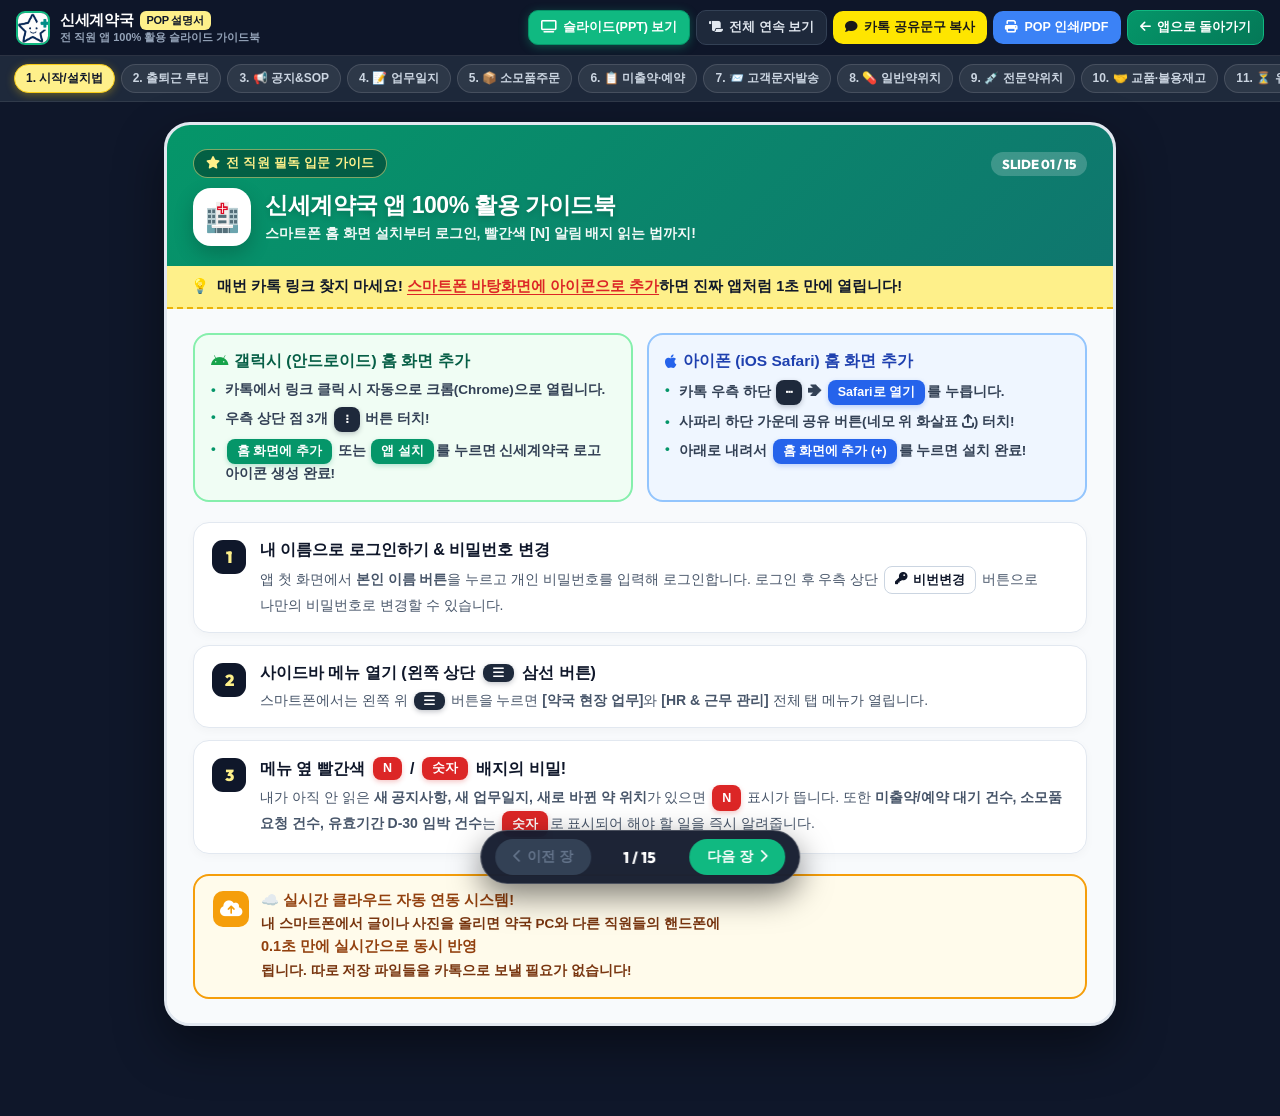
==== guide.html @ 259f7a00 "asd" ====
<!DOCTYPE html>
<html lang="ko">
<head>
  <meta charset="UTF-8">
  <meta http-equiv="Cache-Control" content="no-cache, no-store, must-revalidate, max-age=0">
  <meta name="viewport" content="width=device-width, initial-scale=1.0, maximum-scale=1.0, user-scalable=no">
  <title>📘 신세계약국 앱 전 직원 활용 가이드 (POP 슬라이드북)</title>
  <meta name="description" content="신세계약국 HR/OPS 플랫폼 전 탭 상세 사용 설명서 - 출퇴근 루틴, 위치 검색, 미출약 문자, 교품/반품, 근무표/연차 가이드">

  <!-- 파비콘 & 홈화면 아이콘 -->
  <link rel="icon" type="image/jpeg" href="https://garuemma1.github.io/shinsegae_app/logo.jpg">
  <link rel="apple-touch-icon" href="https://garuemma1.github.io/shinsegae_app/logo.jpg">
  <meta name="theme-color" content="#059669">

  <!-- 카카오톡 공유 미리보기 (OpenGraph) -->
  <meta property="og:type" content="website">
  <meta property="og:url" content="https://garuemma1.github.io/shinsegae_app/guide.html">
  <meta property="og:site_name" content="신세계약국 스마트 가이드">
  <meta property="og:locale" content="ko_KR">
  <meta property="og:title" content="📘 [필독] 신세계약국 앱 전 직원 사용설명서 (POP 슬라이드)">
  <meta property="og:description" content="각 탭별 세부 사용법 안내 · 스마트폰으로 옆으로 넘기며 바로 보는 실무 매뉴얼">
  <meta property="og:image" content="https://garuemma1.github.io/shinsegae_app/logo.jpg">

  <!-- 폰트 & 아이콘 -->
  <link rel="stylesheet" href="https://cdnjs.cloudflare.com/ajax/libs/font-awesome/6.4.0/css/all.min.css">
  <link href="https://fonts.googleapis.com/css2?family=Pretendard:wght@400;500;600;700;800;900&family=Outfit:wght@600;700;800;900&display=swap" rel="stylesheet">

  <style>
    :root {
      --primary: #059669;
      --primary-dark: #047857;
      --primary-light: #ecfdf5;
      --accent-yellow: #fef08a;
      --accent-amber: #f59e0b;
      --accent-red: #ef4444;
      --accent-blue: #2563eb;
      --accent-purple: #7c3aed;
      --dark: #0f172a;
      --slate: #475569;
      --border: #e2e8f0;
    }

    * {
      box-sizing: border-box;
      margin: 0;
      padding: 0;
      -webkit-tap-highlight-color: transparent;
    }

    body {
      font-family: 'Pretendard', -apple-system, BlinkMacSystemFont, "Segoe UI", Roboto, sans-serif;
      background: #0f172a;
      color: #0f172a;
      min-height: 100vh;
      display: flex;
      flex-direction: column;
      overflow-x: hidden;
      word-break: keep-all;
    }

    /* ─── 상단 컨트롤 바 ─── */
    .guide-topbar {
      position: sticky;
      top: 0;
      z-index: 1000;
      background: rgba(15, 23, 42, 0.95);
      backdrop-filter: blur(12px);
      border-bottom: 1px solid rgba(255, 255, 255, 0.12);
      padding: 10px 16px;
      display: flex;
      align-items: center;
      justify-content: space-between;
      gap: 10px;
      flex-wrap: wrap;
    }

    .topbar-brand {
      display: flex;
      align-items: center;
      gap: 10px;
      color: #ffffff;
      text-decoration: none;
    }

    .topbar-brand img {
      width: 34px;
      height: 34px;
      border-radius: 9px;
      object-fit: cover;
      border: 2px solid #10b981;
    }

    .topbar-brand-text h1 {
      font-size: 15px;
      font-weight: 900;
      letter-spacing: -0.3px;
      display: flex;
      align-items: center;
      gap: 6px;
    }

    .topbar-brand-text p {
      font-size: 11px;
      color: #94a3b8;
      font-weight: 600;
    }

    .topbar-actions {
      display: flex;
      align-items: center;
      gap: 6px;
      flex-wrap: wrap;
    }

    .top-btn {
      border: none;
      border-radius: 10px;
      padding: 8px 12px;
      font-size: 12.5px;
      font-weight: 800;
      cursor: pointer;
      display: inline-flex;
      align-items: center;
      gap: 6px;
      transition: all 0.2s;
      text-decoration: none;
      white-space: nowrap;
    }

    .top-btn-mode {
      background: #1e293b;
      color: #e2e8f0;
      border: 1px solid #334155;
    }
    .top-btn-mode.active {
      background: #10b981;
      color: #ffffff;
      border-color: #059669;
      box-shadow: 0 2px 10px rgba(16, 185, 129, 0.35);
    }

    .top-btn-kakao {
      background: #fee500;
      color: #191919;
    }
    .top-btn-kakao:hover {
      background: #fada0a;
    }

    .top-btn-print {
      background: #3b82f6;
      color: #ffffff;
    }

    .top-btn-app {
      background: linear-gradient(135deg, #059669 0%, #047857 100%);
      color: #ffffff;
      border: 1px solid #10b981;
    }

    /* ─── 빠른 목차 칩 네비게이션 바 ─── */
    .quick-index-bar {
      background: #1e293b;
      border-bottom: 1px solid rgba(255, 255, 255, 0.08);
      padding: 8px 14px;
      display: flex;
      align-items: center;
      gap: 6px;
      overflow-x: auto;
      scrollbar-width: none;
    }
    .quick-index-bar::-webkit-scrollbar {
      display: none;
    }

    .index-chip {
      background: rgba(255, 255, 255, 0.07);
      color: #cbd5e1;
      border: 1px solid rgba(255, 255, 255, 0.12);
      padding: 5px 11px;
      border-radius: 999px;
      font-size: 12px;
      font-weight: 700;
      white-space: nowrap;
      cursor: pointer;
      transition: all 0.18s;
    }
    .index-chip:hover {
      background: rgba(255, 255, 255, 0.15);
      color: #ffffff;
    }
    .index-chip.active {
      background: #fef08a;
      color: #0f172a;
      border-color: #facc15;
      font-weight: 900;
      box-shadow: 0 2px 8px rgba(250, 204, 21, 0.35);
    }

    /* ─── 메인 슬라이드 스테이지 ─── */
    .stage-wrapper {
      flex: 1;
      display: flex;
      flex-direction: column;
      align-items: center;
      justify-content: flex-start;
      padding: 20px 14px 90px 14px;
      max-width: 980px;
      width: 100%;
      margin: 0 auto;
    }

    /* 슬라이드(PPT) 모드 vs 전체 스크롤 모드 */
    body.mode-slide .pop-slide {
      display: none;
      animation: slideFadeIn 0.28s ease-out;
    }
    body.mode-slide .pop-slide.active {
      display: flex;
    }

    body.mode-scroll .pop-slide {
      display: flex;
      margin-bottom: 32px;
    }

    @keyframes slideFadeIn {
      from { opacity: 0; transform: translateY(8px); }
      to { opacity: 1; transform: translateY(0); }
    }

    /* ─── 개별 POP 슬라이드 카드 ─── */
    .pop-slide {
      width: 100%;
      background: #ffffff;
      border-radius: 26px;
      overflow: hidden;
      box-shadow: 0 20px 50px rgba(0, 0, 0, 0.45);
      border: 3px solid #e2e8f0;
      flex-direction: column;
      position: relative;
    }

    /* POP 슬라이드 헤더 배너 */
    .pop-header {
      padding: 24px 26px 20px 26px;
      color: #ffffff;
      position: relative;
      overflow: hidden;
    }

    .pop-header-top {
      display: flex;
      align-items: center;
      justify-content: space-between;
      gap: 10px;
      margin-bottom: 10px;
    }

    .pop-step-badge {
      display: inline-flex;
      align-items: center;
      gap: 6px;
      background: rgba(0, 0, 0, 0.35);
      backdrop-filter: blur(4px);
      color: #fef08a;
      font-weight: 900;
      font-size: 12.5px;
      padding: 5px 12px;
      border-radius: 999px;
      border: 1.5px solid rgba(254, 240, 138, 0.5);
      letter-spacing: 0.3px;
    }

    .pop-slide-number {
      font-family: 'Outfit', sans-serif;
      font-size: 13px;
      font-weight: 800;
      background: rgba(255, 255, 255, 0.2);
      padding: 4px 11px;
      border-radius: 999px;
    }

    .pop-title-row {
      display: flex;
      align-items: center;
      gap: 14px;
    }

    .pop-big-icon {
      width: 58px;
      height: 58px;
      border-radius: 18px;
      background: #ffffff;
      display: flex;
      align-items: center;
      justify-content: center;
      font-size: 28px;
      flex-shrink: 0;
      box-shadow: 0 8px 20px rgba(0, 0, 0, 0.2);
    }

    .pop-title-text h2 {
      font-size: 23px;
      font-weight: 900;
      line-height: 1.25;
      letter-spacing: -0.5px;
      text-shadow: 0 2px 6px rgba(0,0,0,0.2);
    }

    .pop-title-text p {
      font-size: 14px;
      font-weight: 600;
      opacity: 0.95;
      margin-top: 4px;
      line-height: 1.4;
    }

    /* POP 캐치프레이즈 띠배너 */
    .pop-catchphrase {
      background: #fef08a;
      color: #0f172a;
      padding: 11px 24px;
      font-size: 14.5px;
      font-weight: 900;
      border-bottom: 2px dashed #eab308;
      display: flex;
      align-items: center;
      gap: 8px;
    }

    .pop-catchphrase .hl-red {
      color: #dc2626;
      text-decoration: underline;
      text-underline-offset: 3px;
    }

    /* POP 본문 영역 */
    .pop-body {
      padding: 24px 26px;
      display: flex;
      flex-direction: column;
      gap: 20px;
      background: #f8fafc;
    }

    /* 상황 박스 (언제 쓰나요?) */
    .when-box {
      background: #ffffff;
      border-radius: 18px;
      padding: 16px 20px;
      border: 2px solid #cbd5e1;
      box-shadow: 0 4px 12px rgba(15, 23, 42, 0.03);
    }

    .section-tag {
      display: inline-flex;
      align-items: center;
      gap: 6px;
      font-size: 13px;
      font-weight: 900;
      padding: 4px 12px;
      border-radius: 8px;
      margin-bottom: 12px;
    }

    .tag-when {
      background: #dbeafe;
      color: #1e40af;
    }

    .tag-how {
      background: #dcfce7;
      color: #166534;
    }

    .tag-tip {
      background: #fef3c7;
      color: #92400e;
    }

    .when-grid {
      display: grid;
      grid-template-columns: repeat(auto-fit, minmax(220px, 1fr));
      gap: 10px;
    }

    .when-item {
      background: #f1f5f9;
      border-radius: 12px;
      padding: 11px 14px;
      font-size: 13.5px;
      font-weight: 700;
      color: #1e293b;
      display: flex;
      align-items: flex-start;
      gap: 8px;
      line-height: 1.45;
      border-left: 4px solid #3b82f6;
    }

    /* Step-by-Step 사용 설명 리스트 */
    .steps-container {
      display: flex;
      flex-direction: column;
      gap: 12px;
    }

    .step-card {
      background: #ffffff;
      border-radius: 16px;
      padding: 16px 18px;
      border: 1.5px solid #e2e8f0;
      display: flex;
      align-items: flex-start;
      gap: 14px;
      box-shadow: 0 3px 10px rgba(15, 23, 42, 0.03);
      transition: transform 0.15s;
    }

    .step-num {
      width: 34px;
      height: 34px;
      border-radius: 11px;
      background: #0f172a;
      color: #fef08a;
      font-family: 'Outfit', sans-serif;
      font-size: 16px;
      font-weight: 900;
      display: flex;
      align-items: center;
      justify-content: center;
      flex-shrink: 0;
      margin-top: 1px;
    }

    .step-content {
      flex: 1;
    }

    .step-content h4 {
      font-size: 16px;
      font-weight: 900;
      color: #0f172a;
      margin-bottom: 5px;
      display: flex;
      align-items: center;
      flex-wrap: wrap;
      gap: 6px;
      line-height: 1.35;
    }

    .step-content p {
      font-size: 14px;
      color: #475569;
      line-height: 1.6;
      font-weight: 500;
    }

    /* 실제 앱 버튼 모형 (UI Mockup Pill) */
    .ui-btn-mock {
      display: inline-flex;
      align-items: center;
      gap: 5px;
      padding: 3px 10px;
      border-radius: 8px;
      font-size: 12.5px;
      font-weight: 800;
      background: #059669;
      color: #ffffff;
      box-shadow: 0 2px 5px rgba(5, 150, 105, 0.25);
      vertical-align: middle;
      margin: 0 2px;
    }
    .ui-btn-mock.blue { background: #2563eb; box-shadow: 0 2px 5px rgba(37, 99, 235, 0.25); }
    .ui-btn-mock.amber { background: #d97706; box-shadow: 0 2px 5px rgba(217, 119, 6, 0.25); }
    .ui-btn-mock.red { background: #dc2626; box-shadow: 0 2px 5px rgba(220, 38, 38, 0.25); }
    .ui-btn-mock.purple { background: #7c3aed; box-shadow: 0 2px 5px rgba(124, 58, 237, 0.25); }
    .ui-btn-mock.dark { background: #1e293b; box-shadow: 0 2px 5px rgba(30, 41, 59, 0.25); }
    .ui-btn-mock.outline {
      background: #ffffff;
      color: #0f172a;
      border: 1.5px solid #cbd5e1;
      box-shadow: none;
    }

    /* 형광펜 강조 효과 */
    .mark-yellow {
      background: linear-gradient(transparent 55%, #fef08a 55%);
      font-weight: 800;
      color: #0f172a;
      padding: 0 2px;
    }
    .mark-green {
      background: linear-gradient(transparent 55%, #bbf7d0 55%);
      font-weight: 800;
      color: #065f46;
      padding: 0 2px;
    }

    /* POP 하단 핵심 팁 스티커 박스 */
    .pop-tip-box {
      background: #fffbeb;
      border: 2px solid #f59e0b;
      border-radius: 16px;
      padding: 15px 18px;
      display: flex;
      align-items: flex-start;
      gap: 12px;
    }

    .pop-tip-icon {
      width: 36px;
      height: 36px;
      border-radius: 10px;
      background: #f59e0b;
      color: #ffffff;
      display: flex;
      align-items: center;
      justify-content: center;
      font-size: 18px;
      flex-shrink: 0;
    }

    .pop-tip-text {
      flex: 1;
    }

    .pop-tip-text strong {
      display: block;
      font-size: 14.5px;
      font-weight: 900;
      color: #92400e;
      margin-bottom: 4px;
    }

    .pop-tip-text p {
      font-size: 13.5px;
      color: #78350f;
      line-height: 1.55;
      font-weight: 600;
    }

    /* 2단 비교 그리드 */
    .two-col-grid {
      display: grid;
      grid-template-columns: repeat(auto-fit, minmax(260px, 1fr));
      gap: 14px;
    }

    .mini-pop-card {
      background: #ffffff;
      border: 2px solid #e2e8f0;
      border-radius: 16px;
      padding: 16px;
    }

    .mini-pop-card h4 {
      font-size: 15.5px;
      font-weight: 900;
      margin-bottom: 8px;
      display: flex;
      align-items: center;
      gap: 6px;
    }

    .mini-pop-card ul {
      list-style: none;
      display: flex;
      flex-direction: column;
      gap: 7px;
    }

    .mini-pop-card li {
      font-size: 13.5px;
      color: #334155;
      line-height: 1.5;
      font-weight: 600;
      padding-left: 14px;
      position: relative;
    }
    .mini-pop-card li::before {
      content: "•";
      position: absolute;
      left: 0;
      color: #059669;
      font-weight: 900;
    }

    /* ─── 하단 고정 슬라이드 리모컨 (PPT 네비게이터) ─── */
    .slide-remote {
      position: fixed;
      bottom: 16px;
      left: 50%;
      transform: translateX(-50%);
      z-index: 1000;
      background: rgba(15, 23, 42, 0.94);
      backdrop-filter: blur(12px);
      border: 1.5px solid rgba(255, 255, 255, 0.2);
      border-radius: 999px;
      padding: 8px 14px;
      display: flex;
      align-items: center;
      gap: 14px;
      box-shadow: 0 12px 32px rgba(0, 0, 0, 0.5);
    }

    body.mode-scroll .slide-remote {
      display: none;
    }

    .remote-btn {
      background: #10b981;
      color: #ffffff;
      border: none;
      border-radius: 999px;
      padding: 9px 18px;
      font-size: 13.5px;
      font-weight: 900;
      cursor: pointer;
      display: flex;
      align-items: center;
      gap: 6px;
      transition: all 0.15s;
    }
    .remote-btn:hover {
      background: #059669;
    }
    .remote-btn:disabled {
      background: #334155;
      color: #64748b;
      cursor: not-allowed;
    }

    .remote-status {
      color: #ffffff;
      font-family: 'Outfit', sans-serif;
      font-size: 15px;
      font-weight: 800;
      min-width: 70px;
      text-align: center;
    }

    /* 토스트 알림 */
    #guide-toast {
      position: fixed;
      top: 76px;
      left: 50%;
      transform: translateX(-50%);
      background: #0f172a;
      color: #fef08a;
      border: 2px solid #facc15;
      padding: 12px 22px;
      border-radius: 16px;
      font-size: 13.5px;
      font-weight: 800;
      z-index: 9999;
      box-shadow: 0 12px 30px rgba(0,0,0,0.45);
      display: none;
      text-align: center;
      max-width: 92vw;
    }

    /* ─── 모바일 최적화 ─── */
    @media (max-width: 640px) {
      .guide-topbar {
        padding: 8px 12px;
      }
      .topbar-brand-text p {
        display: none;
      }
      .pop-header {
        padding: 18px 18px 16px 18px;
      }
      .pop-big-icon {
        width: 48px;
        height: 48px;
        font-size: 22px;
        border-radius: 14px;
      }
      .pop-title-text h2 {
        font-size: 18.5px;
      }
      .pop-title-text p {
        font-size: 12.5px;
      }
      .pop-catchphrase {
        padding: 9px 16px;
        font-size: 13px;
      }
      .pop-body {
        padding: 16px;
        gap: 14px;
      }
      .step-card {
        padding: 13px 14px;
        gap: 10px;
      }
      .step-content h4 {
        font-size: 14.5px;
      }
      .step-content p {
        font-size: 13px;
      }
      .remote-btn {
        padding: 8px 14px;
        font-size: 12.5px;
      }
    }

    /* ─── 🖨️ A4 POP / 유인물 인쇄 전용 스타일 ─── */
    @media print {
      body {
        background: #ffffff !important;
      }
      .guide-topbar,
      .quick-index-bar,
      .slide-remote,
      #guide-toast {
        display: none !important;
      }
      .stage-wrapper {
        padding: 0 !important;
        max-width: 100% !important;
      }
      .pop-slide {
        display: flex !important;
        box-shadow: none !important;
        border: 2px solid #94a3b8 !important;
        page-break-after: always;
        break-after: page;
        margin-bottom: 0 !important;
        border-radius: 16px !important;
      }
      * {
        -webkit-print-color-adjust: exact !important;
        print-color-adjust: exact !important;
      }
    }
  </style>
</head>
<body class="mode-slide">

  <!-- 토스트 알림 -->
  <div id="guide-toast"></div>

  <!-- 1. 상단 컨트롤 헤더 -->
  <header class="guide-topbar">
    <a href="index.html" class="topbar-brand">
      <img src="logo.jpg" alt="신세계약국 로고">
      <div class="topbar-brand-text">
        <h1>신세계약국 <span style="background:#fef08a; color:#0f172a; font-size:11px; padding:2px 7px; border-radius:6px; font-weight:900;">POP 설명서</span></h1>
        <p>전 직원 앱 100% 활용 슬라이드 가이드북</p>
      </div>
    </a>

    <div class="topbar-actions">
      <button type="button" id="btn-mode-slide" class="top-btn top-btn-mode active" onclick="setViewMode('slide')">
        <i class="fas fa-tv"></i> <span>슬라이드(PPT) 보기</span>
      </button>
      <button type="button" id="btn-mode-scroll" class="top-btn top-btn-mode" onclick="setViewMode('scroll')">
        <i class="fas fa-scroll"></i> <span>전체 연속 보기</span>
      </button>
      <button type="button" class="top-btn top-btn-kakao" onclick="copyKakaoShareText()">
        <i class="fas fa-comment"></i> <span>카톡 공유문구 복사</span>
      </button>
      <button type="button" class="top-btn top-btn-print" onclick="printAllSlides()">
        <i class="fas fa-print"></i> <span>POP 인쇄/PDF</span>
      </button>
      <a href="index.html" class="top-btn top-btn-app">
        <i class="fas fa-arrow-left"></i> <span>앱으로 돌아가기</span>
      </a>
    </div>
  </header>

  <!-- 2. 상단 15개 슬라이드 빠른 이동 칩 바 -->
  <nav class="quick-index-bar" id="quick-index-bar">
    <button class="index-chip active" onclick="goToSlide(0)">1. 시작/설치법</button>
    <button class="index-chip" onclick="goToSlide(1)">2. 출퇴근 루틴</button>
    <button class="index-chip" onclick="goToSlide(2)">3. 📢 공지&SOP</button>
    <button class="index-chip" onclick="goToSlide(3)">4. 📝 업무일지</button>
    <button class="index-chip" onclick="goToSlide(4)">5. 📦 소모품주문</button>
    <button class="index-chip" onclick="goToSlide(5)">6. 📋 미출약·예약</button>
    <button class="index-chip" onclick="goToSlide(6)">7. 📨 고객문자발송</button>
    <button class="index-chip" onclick="goToSlide(7)">8. 💊 일반약위치</button>
    <button class="index-chip" onclick="goToSlide(8)">9. 💉 전문약위치</button>
    <button class="index-chip" onclick="goToSlide(9)">10. 🤝 교품·불용재고</button>
    <button class="index-chip" onclick="goToSlide(10)">11. ⏳ 유효기간·반품</button>
    <button class="index-chip" onclick="goToSlide(11)">12. 📅 근무스케줄</button>
    <button class="index-chip" onclick="goToSlide(12)">13. 🌴 연차신청</button>
    <button class="index-chip" onclick="goToSlide(13)">14. 🛍️ 직원할인구매</button>
    <button class="index-chip" onclick="goToSlide(14)">15. 📜 규칙&연락망</button>
  </nav>

  <!-- 3. 메인 슬라이드 컨테이너 (총 15장) -->
  <main class="stage-wrapper" id="slides-container">

    <!-- =====================================================================
         SLIDE 01 : 표지 & 스마트폰 앱 설치 / 로그인 / N 뱃지 원리
    ====================================================================== -->
    <section class="pop-slide active" data-index="0">
      <div class="pop-header" style="background: linear-gradient(135deg, #059669 0%, #0f766e 100%);">
        <div class="pop-header-top">
          <span class="pop-step-badge"><i class="fas fa-star"></i> 전 직원 필독 입문 가이드</span>
          <span class="pop-slide-number">SLIDE 01 / 15</span>
        </div>
        <div class="pop-title-row">
          <div class="pop-big-icon" style="color:#059669;">🏥</div>
          <div class="pop-title-text">
            <h2>신세계약국 앱 100% 활용 가이드북</h2>
            <p>스마트폰 홈 화면 설치부터 로그인, 빨간색 [N] 알림 배지 읽는 법까지!</p>
          </div>
        </div>
      </div>

      <div class="pop-catchphrase">
        <span>💡</span>
        <span>매번 카톡 링크 찾지 마세요! <span class="hl-red">스마트폰 바탕화면에 아이콘으로 추가</span>하면 진짜 앱처럼 1초 만에 열립니다!</span>
      </div>

      <div class="pop-body">
        <div class="two-col-grid">
          <div class="mini-pop-card" style="border-color:#86efac; background:#f0fdf4;">
            <h4 style="color:#065f46;"><i class="fab fa-android" style="color:#16a34a;"></i> 갤럭시 (안드로이드) 홈 화면 추가</h4>
            <ul>
              <li>카톡에서 링크 클릭 시 <strong>자동으로 크롬(Chrome)</strong>으로 열립니다.</li>
              <li>우측 상단 점 3개 <span class="ui-btn-mock dark">⋮</span> 버튼 터치!</li>
              <li><span class="ui-btn-mock">홈 화면에 추가</span> 또는 <span class="ui-btn-mock">앱 설치</span>를 누르면 신세계약국 로고 아이콘 생성 완료!</li>
            </ul>
          </div>
          <div class="mini-pop-card" style="border-color:#93c5fd; background:#eff6ff;">
            <h4 style="color:#1e40af;"><i class="fab fa-apple" style="color:#2563eb;"></i> 아이폰 (iOS Safari) 홈 화면 추가</h4>
            <ul>
              <li>카톡 우측 하단 <span class="ui-btn-mock dark">⋯</span> ➔ <span class="ui-btn-mock blue">Safari로 열기</span>를 누릅니다.</li>
              <li>사파리 하단 가운데 <strong>공유 버튼(네모 위 화살표 <i class="fas fa-arrow-up-from-bracket"></i>)</strong> 터치!</li>
              <li>아래로 내려서 <span class="ui-btn-mock blue">홈 화면에 추가 (+)</span>를 누르면 설치 완료!</li>
            </ul>
          </div>
        </div>

        <div class="steps-container">
          <div class="step-card">
            <div class="step-num">1</div>
            <div class="step-content">
              <h4>내 이름으로 로그인하기 & 비밀번호 변경</h4>
              <p>앱 첫 화면에서 <strong>본인 이름 버튼</strong>을 누르고 개인 비밀번호를 입력해 로그인합니다. 로그인 후 우측 상단 <span class="ui-btn-mock outline"><i class="fas fa-key"></i> 비번변경</span> 버튼으로 나만의 비밀번호로 변경할 수 있습니다.</p>
            </div>
          </div>

          <div class="step-card">
            <div class="step-num">2</div>
            <div class="step-content">
              <h4>사이드바 메뉴 열기 (왼쪽 상단 <span class="ui-btn-mock dark"><i class="fas fa-bars"></i></span> 삼선 버튼)</h4>
              <p>스마트폰에서는 왼쪽 위 <span class="ui-btn-mock dark"><i class="fas fa-bars"></i></span> 버튼을 누르면 <strong>[약국 현장 업무]</strong>와 <strong>[HR & 근무 관리]</strong> 전체 탭 메뉴가 열립니다.</p>
            </div>
          </div>

          <div class="step-card">
            <div class="step-num">3</div>
            <div class="step-content">
              <h4>메뉴 옆 빨간색 <span class="ui-btn-mock red">N</span> / <span class="ui-btn-mock red">숫자</span> 배지의 비밀!</h4>
              <p>내가 아직 안 읽은 <strong>새 공지사항, 새 업무일지, 새로 바뀐 약 위치</strong>가 있으면 <span class="ui-btn-mock red">N</span> 표시가 뜹니다. 또한 <strong>미출약/예약 대기 건수, 소모품 요청 건수, 유효기간 D-30 임박 건수</strong>는 <span class="ui-btn-mock red">숫자</span>로 표시되어 해야 할 일을 즉시 알려줍니다.</p>
            </div>
          </div>
        </div>

        <div class="pop-tip-box">
          <div class="pop-tip-icon"><i class="fas fa-cloud-arrow-up"></i></div>
          <div class="pop-tip-text">
            <strong>☁️ 실시간 클라우드 자동 연동 시스템!</strong>
            <p>내 스마트폰에서 글이나 사진을 올리면 약국 PC와 다른 직원들의 핸드폰에 <strong>0.1초 만에 실시간으로 동시 반영</strong>됩니다. 따로 저장 파일들을 카톡으로 보낼 필요가 없습니다!</p>
          </div>
        </div>
      </div>
    </section>

    <!-- =====================================================================
         SLIDE 02 : 출퇴근 루틴 POP (하루 3단계 핵심 요약)
    ====================================================================== -->
    <section class="pop-slide" data-index="1">
      <div class="pop-header" style="background: linear-gradient(135deg, #2563eb 0%, #1d4ed8 100%);">
        <div class="pop-header-top">
          <span class="pop-step-badge"><i class="fas fa-clock"></i> 하루 3분 스마트 습관</span>
          <span class="pop-slide-number">SLIDE 02 / 15</span>
        </div>
        <div class="pop-title-row">
          <div class="pop-big-icon" style="color:#2563eb;">⏰</div>
          <div class="pop-title-text">
            <h2>전 직원 출근 · 근무 · 퇴근 핵심 루틴</h2>
            <p>"앱에 탭이 많아서 언제 뭘 봐야 할지 모르겠어요!" ➔ 딱 이 순서대로만 하세요!</p>
          </div>
        </div>
      </div>

      <div class="pop-catchphrase">
        <span>🔥</span>
        <span>출근해서 <span class="hl-red">공지·업무일지 확인(1분)</span> ➔ 근무 중 <span class="hl-red">위치·미출약 활용</span> ➔ 퇴근 전 <span class="hl-red">인수인계 1줄!</span></span>
      </div>

      <div class="pop-body">
        <div class="steps-container">
          <div class="step-card" style="border-left: 6px solid #059669;">
            <div class="step-num" style="background:#059669;">AM</div>
            <div class="step-content">
              <h4>🌅 [출근 직후 1분] 상단 <span class="ui-btn-mock dark">📰 데일리 3초 브리핑</span> & 빨간 <span class="ui-btn-mock red">N</span> 배지 확인!</h4>
              <p>
                ① <strong>📰 상단 데일리 3초 브리핑 바</strong> : 화면 맨 위 요약 바에서 오늘 근무자, 미확인 업무일지, 미출약, 초긴급 반품 건수를 3초 만에 훑어보세요! (클릭 시 해당 탭으로 즉시 점프하며, <code>어제 / 오늘 / 내일</code> 전환 가능)<br>
                ② <strong>📢 공지사항 & 📝 약국 업무일지</strong> : 사이드바에 빨간 <span class="ui-btn-mock red">N</span>이 떠 있다면 새 지침과 앞 타임 근무자의 인수인계를 읽고 <span class="ui-btn-mock">✅ 확인</span> 버튼을 눌러주세요!
              </p>
            </div>
          </div>

          <div class="step-card" style="border-left: 6px solid #2563eb;">
            <div class="step-num" style="background:#2563eb;">ON</div>
            <div class="step-content">
              <h4>💊 [근무 중 수시] 물어보는 대신 앱으로 3초 해결!</h4>
              <p>
                • 손님/처방전 약 위치 모를 때 ➔ <strong>💊 일반약 위치 관리</strong> / <strong>💉 전문약 위치 관리</strong> 검색<br>
                • 처방약이 모자라거나(미출) 손님이 약을 예약할 때 ➔ <strong>📋 환자 예약·미출 & 고객문자</strong> 등록 및 문자 발송<br>
                • 약봉투·롤지·라벨지가 떨어져 갈 때 ➔ <strong>📦 약국 소모품 관리</strong>에서 즉시 요청 등록<br>
                • 옆 약국과 약을 빌리고 빌려줄 때 ➔ <strong>🤝 인근약국 교품 대장</strong>에 즉시 기록
              </p>
            </div>
          </div>

          <div class="step-card" style="border-left: 6px solid #d97706;">
            <div class="step-num" style="background:#d97706;">PM</div>
            <div class="step-content">
              <h4>🌙 [교대 / 퇴근 전 1분] 다음 근무자를 위한 배려 한 줄!</h4>
              <p>
                • 다음 근무자가 알아야 할 사항은 단톡방 대신 <strong>📝 약국 업무일지</strong>에 기록해 두세요.<br>
                • 새로 진열 위치를 바꾼 약이 있다면 <strong>💊 위치 관리</strong>에서 사진과 위치를 업데이트해 주세요.
              </p>
            </div>
          </div>
        </div>

        <div class="pop-tip-box">
          <div class="pop-tip-icon"><i class="fas fa-thumbs-up"></i></div>
          <div class="pop-tip-text">
            <strong>왜 단톡방 대신 앱에 기록하나요?</strong>
            <p>카카오톡 단체방은 잡담이나 다른 카톡에 밀려 중요한 인수인계(미출약, 교품, 품절)가 쉽게 잊혀집니다. 앱에 등록하면 <strong>해결될 때까지 상단에 고정되고 확인자 이름이 남아</strong> 업무 사고가 0건이 됩니다!</p>
          </div>
        </div>
      </div>
    </section>

    <!-- =====================================================================
         SLIDE 03 : 탭 01. 공지사항 & 업무 SOP
    ====================================================================== -->
    <section class="pop-slide" data-index="2">
      <div class="pop-header" style="background: linear-gradient(135deg, #059669 0%, #047857 100%);">
        <div class="pop-header-top">
          <span class="pop-step-badge"><i class="fas fa-cubes"></i> 약국 현장 업무 · 탭 01</span>
          <span class="pop-slide-number">SLIDE 03 / 15</span>
        </div>
        <div class="pop-title-row">
          <div class="pop-big-icon" style="color:#059669;">📢</div>
          <div class="pop-title-text">
            <h2>공지사항 & 업무 SOP (표준매뉴얼)</h2>
            <p>신세계약국의 모든 공식 전달사항과 업무 처리 기준(SOP)이 모여 있는 도서관</p>
          </div>
        </div>
      </div>

      <div class="pop-catchphrase">
        <span>📌</span>
        <span>헷갈리는 약국 업무 규칙! 옆 사람에게 물어보기 전에 <span class="hl-red">SOP 검색창에 키워드</span>를 쳐보세요!</span>
      </div>

      <div class="pop-body">
        <div class="when-box">
          <span class="section-tag tag-when"><i class="fas fa-bolt"></i> 이럴 때 사용하세요!</span>
          <div class="when-grid">
            <div class="when-item">✅ 출근 시 사이드바 공지사항 옆에 빨간 <strong>[N]</strong> 배지가 떠 있을 때</div>
            <div class="when-item">✅ 오픈/마감 수칙, 조제실 기기 관리, 행정 처리 방법이 기억 안 날 때</div>
            <div class="when-item">✅ 전 직원에게 공식적으로 공유해야 할 업무 수칙이 생겼을 때</div>
          </div>
        </div>

        <div class="steps-container">
          <div class="step-card">
            <div class="step-num">1</div>
            <div class="step-content">
              <h4>4대 카테고리 필터로 원하는 지침 빠르게 찾기</h4>
              <p>상단 요약 카드 또는 탭 버튼(<span class="ui-btn-mock outline">🚨 긴급/근무</span> <span class="ui-btn-mock outline">💊 조제/투약</span> <span class="ui-btn-mock outline">🌴 인사/휴가</span> <span class="ui-btn-mock outline">📢 일반공지</span>)을 누르면 해당 분야의 공지와 SOP만 모아서 볼 수 있습니다.</p>
            </div>
          </div>

          <div class="step-card">
            <div class="step-num">2</div>
            <div class="step-content">
              <h4>실시간 키워드 검색창 활용</h4>
              <p>검색창에 <span class="mark-yellow">"마감", "향정", "비대면", "반품"</span> 등 단어만 입력하면 제목과 본문 전체에서 관련된 업무 매뉴얼을 0.1초 만에 찾아줍니다.</p>
            </div>
          </div>

          <div class="step-card">
            <div class="step-num">3</div>
            <div class="step-content">
              <h4>새 공지사항 작성 및 중요 공지 상단 고정</h4>
              <p>우측 상단 <span class="ui-btn-mock"><i class="fas fa-plus"></i> 새 공지사항 작성</span> 버튼을 눌러 카테고리와 내용을 입력하고 등록할 수 있습니다. (중요 체크 시 리스트 최상단에 고정됩니다)</p>
            </div>
          </div>
        </div>

        <div class="pop-tip-box">
          <div class="pop-tip-icon"><i class="fas fa-bell"></i></div>
          <div class="pop-tip-text">
            <strong>알아두면 좋은 꿀팁!</strong>
            <p>기존 공지사항의 내용이 <strong>수정(업데이트)</strong>되더라도 전 직원의 사이드바에 다시 <span class="ui-btn-mock red">N</span> 배지가 점등되어 변경된 지침을 놓치지 않게 알려줍니다.</p>
          </div>
        </div>
      </div>
    </section>

    <!-- =====================================================================
         SLIDE 04 : 탭 02. 약국 업무일지 & 인수인계
    ====================================================================== -->
    <section class="pop-slide" data-index="3">
      <div class="pop-header" style="background: linear-gradient(135deg, #0d9488 0%, #0f766e 100%);">
        <div class="pop-header-top">
          <span class="pop-step-badge"><i class="fas fa-cubes"></i> 약국 현장 업무 · 탭 02</span>
          <span class="pop-slide-number">SLIDE 04 / 15</span>
        </div>
        <div class="pop-title-row">
          <div class="pop-big-icon" style="color:#0d9488;">📝</div>
          <div class="pop-title-text">
            <h2>약국 업무일지 & 교대 인수인계</h2>
            <p>오전조 ↔ 오후조 ↔ 주말조 빈틈없는 업무 소통! 사진 첨부 및 확인자 서명 지원</p>
          </div>
        </div>
      </div>

      <div class="pop-catchphrase">
        <span>✍️</span>
        <span>교대 근무자 전달사항은 100% 이곳에! 읽은 직원은 반드시 <span class="hl-red">[✅ 확인] 버튼을 눌러 이름을 남겨주세요!</span></span>
      </div>

      <div class="pop-body">
        <div class="when-box">
          <span class="section-tag tag-when"><i class="fas fa-bolt"></i> 이럴 때 사용하세요!</span>
          <div class="when-grid">
            <div class="when-item">🔴 특정 약품이 일시 품절되었거나 도매상 입고 지연 소식이 있을 때</div>
            <div class="when-item">🟡 오후에 재방문하기로 한 환자 특이사항이나 영수증 재발급 건</div>
            <div class="when-item">📸 파손된 약품 사진, 거래명세서, 처방전 참고 사진을 공유할 때</div>
          </div>
        </div>

        <div class="steps-container">
          <div class="step-card">
            <div class="step-num">1</div>
            <div class="step-content">
              <h4>상황에 맞는 말머리(태그)를 골라 인수인계 등록</h4>
              <p>일지 작성 시 <span class="ui-btn-mock red">🔴 품절</span> <span class="ui-btn-mock amber">🟡 환자전달</span> <span class="ui-btn-mock">🟢 주문요청</span> <span class="ui-btn-mock blue">🔵 조제주의</span> <span class="ui-btn-mock dark">⚪ 메모</span> 중 태그를 선택하고 내용을 적습니다. 스마트폰 카메라로 사진도 바로 찍어 올릴 수 있습니다.</p>
            </div>
          </div>

          <div class="step-card">
            <div class="step-num">2</div>
            <div class="step-content">
              <h4>내용을 읽었으면 <span class="ui-btn-mock">✅ 확인 체크</span> 터치! (실명 기록)</h4>
              <p>인수인계 글을 읽은 직원이 확인 버튼을 누르면 카드 하단에 <span class="mark-green">"✓ 권명주, 양윤지 확인함"</span>처럼 확인한 직원 이름이 실시간으로 표시됩니다.</p>
            </div>
          </div>

          <div class="step-card">
            <div class="step-num">3</div>
            <div class="step-content">
              <h4>해결된 업무는 [완료] 처리 ➔ 월간 달력에 자동 보관</h4>
              <p>전달사항이 모두 해결되면 상태를 완료로 변경하세요. 완료된 일지는 사라지지 않고 상단 <strong>월간 히스토리 달력</strong>에 날짜별로 차곡차곡 보관되어 언제든 다시 조회할 수 있습니다.</p>
            </div>
          </div>
        </div>

        <div class="pop-tip-box">
          <div class="pop-tip-icon"><i class="fas fa-camera"></i></div>
          <div class="pop-tip-text">
            <strong>사진 용량 걱정 NO!</strong>
            <p>핸드폰 고화질 사진으로 찍어 올려도 앱이 <strong>자동으로 100KB 이하 고선명 이미지로 초고속 압축</strong>하여 업로드하므로 데이터 걱정 없이 사진을 적극 첨부해 주세요!</p>
          </div>
        </div>
      </div>
    </section>

    <!-- =====================================================================
         SLIDE 05 : 탭 03. 약국 소모품 관리 & 주문 시스템
    ====================================================================== -->
    <section class="pop-slide" data-index="4">
      <div class="pop-header" style="background: linear-gradient(135deg, #10b981 0%, #059669 100%);">
        <div class="pop-header-top">
          <span class="pop-step-badge"><i class="fas fa-cubes"></i> 약국 현장 업무 · 탭 03</span>
          <span class="pop-slide-number">SLIDE 05 / 15</span>
        </div>
        <div class="pop-title-row">
          <div class="pop-big-icon" style="color:#10b981;">📦</div>
          <div class="pop-title-text">
            <h2>약국 소모품 관리 & 주문 시스템</h2>
            <p>전산봉투 · 약봉투 · 조제약포지 · 영수증롤 · 라벨지 품절 사고 원천 차단!</p>
          </div>
        </div>
      </div>

      <div class="pop-catchphrase">
        <span>🚨</span>
        <span>소모품이 완전히 다 떨어진 뒤에 말하면 늦습니다! <span class="hl-red">마지막 1~2박스(롤)를 뜯을 때 즉시 요청</span>을 올려주세요!</span>
      </div>

      <div class="pop-body">
        <div class="when-box">
          <span class="section-tag tag-when"><i class="fas fa-bolt"></i> 이럴 때 사용하세요!</span>
          <div class="when-grid">
            <div class="when-item">📦 창고에서 약봉투, ATC 약포지, 시럽병 마지막 박스를 개봉했을 때</div>
            <div class="when-item">🧾 카드단말기 영수증 롤지, 약국 라벨지, 쇼핑백 재고가 부족할 때</div>
            <div class="when-item">🚚 내가 신청한 소모품이 현재 '주문 진행 중'인지 확인하고 싶을 때</div>
          </div>
        </div>

        <div class="steps-container">
          <div class="step-card">
            <div class="step-num">1</div>
            <div class="step-content">
              <h4>우측 상단 <span class="ui-btn-mock"><i class="fas fa-plus-circle"></i> + 신규 소모품 요청 올리기</span> 클릭</h4>
              <p>자주 쓰는 소모품 카탈로그에서 품목을 선택하거나 직접 품목명을 입력하고, <strong>필요 수량</strong>과 <strong>긴급도(일반 / ⚡긴급)</strong>를 선택해 등록합니다.</p>
            </div>
          </div>

          <div class="step-card">
            <div class="step-num">2</div>
            <div class="step-content">
              <h4>3단계 진행 상태 실시간 확인 (<span class="ui-btn-mock amber">⏳ 요청대기</span> ➔ <span class="ui-btn-mock blue">🚚 주문완료</span> ➔ <span class="ui-btn-mock">✅ 입고완료</span>)</h4>
              <p>직원이 요청을 올리면 약국장님께 즉시 알림이 가며, 주문이 들어가면 <span class="ui-btn-mock blue">🚚 주문 진행 중</span>으로 바뀌어 중복 신청을 막아줍니다.</p>
            </div>
          </div>

          <div class="step-card">
            <div class="step-num">3</div>
            <div class="step-content">
              <h4>택배/물품이 도착하면 <span class="ui-btn-mock">✅ 입고 완료</span> 처리!</h4>
              <p>주문한 소모품이 약국에 배송되면 박스를 정리한 후 상태를 입고 완료로 눌러 마무리합니다.</p>
            </div>
          </div>
        </div>

        <div class="pop-tip-box">
          <div class="pop-tip-icon"><i class="fas fa-bolt"></i></div>
          <div class="pop-tip-text">
            <strong>⚡ 긴급(URGENT) 체크 기능!</strong>
            <p>당장 내일 쓸 재고도 부족한 비상 상황이라면 요청 시 <strong>[⚡긴급]</strong>으로 체크하세요. 상단 대시보드에 빨간 번개 아이콘이 깜빡이며 최우선으로 표시됩니다.</p>
          </div>
        </div>
      </div>
    </section>

    <!-- =====================================================================
         SLIDE 06 : 탭 04-1. 환자 예약·미출 관리 (처방 미출약 & 일반약 예약)
    ====================================================================== -->
    <section class="pop-slide" data-index="5">
      <div class="pop-header" style="background: linear-gradient(135deg, #0284c7 0%, #0369a1 100%);">
        <div class="pop-header-top">
          <span class="pop-step-badge"><i class="fas fa-cubes"></i> 약국 현장 업무 · 탭 04 (파트 1)</span>
          <span class="pop-slide-number">SLIDE 06 / 15</span>
        </div>
        <div class="pop-title-row">
          <div class="pop-big-icon" style="color:#0284c7;">📋</div>
          <div class="pop-title-text">
            <h2>환자 예약·미출 관리 (처방 미출약 & 예약주문)</h2>
            <p>처방전 부족약(미출)부터 고가 영양제 예약 주문·선결제 잔액까지 완벽 추적!</p>
          </div>
        </div>
      </div>

      <div class="pop-catchphrase">
        <span>🎯</span>
        <span>미출약 봉투만 조제실에 방치하지 마세요! <span class="hl-red">앱에 등록하면 주문➔조제➔문자➔수령까지 5단계</span>로 관리됩니다!</span>
      </div>

      <div class="pop-body">
        <div class="two-col-grid">
          <div class="mini-pop-card" style="border-color:#7dd3fc; background:#f0f9ff;">
            <h4 style="color:#0369a1;">💊 서브탭 1: 처방약 미출약 관리</h4>
            <ul>
              <li>처방 조제 시 재고가 부족해 못 드린 약(미출약)을 등록합니다.</li>
              <li><strong>입력 항목</strong>: 환자명, 연락처, 처방병원, 미출약품명, 도매상 주문처, <strong>약 보관위치</strong></li>
              <li><strong>5단계 파이프라인</strong>:<br>
                <code>1.미출접수</code> ➔ <code>2.주문완료</code> ➔ <code>3.조제완료</code> ➔ <code>4.수령대기</code> ➔ <code>5.수령완료</code></li>
            </ul>
          </div>
          <div class="mini-pop-card" style="border-color:#c4b5fd; background:#f5f3ff;">
            <h4 style="color:#5b21b6;">📦 서브탭 2: 일반약·건기식 예약 주문</h4>
            <ul>
              <li>고객이 별도 주문 요청한 일반의약품·영양제를 등록합니다.</li>
              <li><strong>결제 상태 관리</strong>: <span class="mark-yellow">완납 / 계약금(선금) / 미결제 잔액</span>을 정확히 기록하여 수령 시 결제 누락을 방지합니다.</li>
              <li>수령 방식(방문수령 / 택배발송) 및 제품 사진 첨부 가능!</li>
            </ul>
          </div>
        </div>

        <div class="steps-container">
          <div class="step-card">
            <div class="step-num">1</div>
            <div class="step-content">
              <h4>약이 입고되어 조제를 마쳤다면? ➔ 반드시 <span class="mark-green">[보관 위치]</span>를 적어주세요!</h4>
              <p>다른 근무자가 환자가 오셨을 때 헤매지 않도록 <span class="mark-yellow">"조제실 미출바구니 1번", "카운터 우측 서랍"</span> 등 보관 위치를 적어두면 누구든 3초 만에 찾아서 드릴 수 있습니다.</p>
            </div>
          </div>

          <div class="step-card">
            <div class="step-num">2</div>
            <div class="step-content">
              <h4>카드 내 <span class="ui-btn-mock blue"><i class="fas fa-envelope"></i> 문자 발송</span> 버튼 원터치 연동!</h4>
              <p>미출약이 조제 완료되었거나 예약 상품이 도착했을 때 카드에 있는 <span class="ui-btn-mock blue">✉️ 문자 발송</span> 버튼을 누르면, <strong>환자 성함·연락처·약품명·보관위치가 문자 발송 센터로 자동 입력</strong>됩니다!</p>
            </div>
          </div>
        </div>
      </div>
    </section>

    <!-- =====================================================================
         SLIDE 07 : 탭 04-2. 고객 안내 문자 발송 센터
    ====================================================================== -->
    <section class="pop-slide" data-index="6">
      <div class="pop-header" style="background: linear-gradient(135deg, #0369a1 0%, #1e40af 100%);">
        <div class="pop-header-top">
          <span class="pop-step-badge"><i class="fas fa-cubes"></i> 약국 현장 업무 · 탭 04 (파트 2)</span>
          <span class="pop-slide-number">SLIDE 07 / 15</span>
        </div>
        <div class="pop-title-row">
          <div class="pop-big-icon" style="color:#1e40af;">📨</div>
          <div class="pop-title-text">
            <h2>고객 안내 문자 발송 센터 (6대 공식 템플릿)</h2>
            <p>약국 계좌번호·영업시간·안내 멘트를 일일이 타이핑하지 마세요! 3초 자동 완성!</p>
          </div>
        </div>
      </div>

      <div class="pop-catchphrase">
        <span>📱</span>
        <span>고객명과 금액만 치면 <span class="hl-red">[신세계약국] 공식 안내문 + 입금계좌 + 영업시간</span>이 자동으로 완성됩니다!</span>
      </div>

      <div class="pop-body">
        <div class="when-box">
          <span class="section-tag tag-when"><i class="fas fa-list-check"></i> 6+1 상황별 공식 문자 템플릿</span>
          <div class="when-grid">
            <div class="when-item" style="border-left-color:#f43f5e;">💳 <strong>1. 결제 누락 (약값 입금 요청)</strong><br>기업은행 계좌번호 및 입금요청 금액 자동 삽입</div>
            <div class="when-item" style="border-left-color:#2563eb;">🩺 <strong>2. 비대면 처방 수령 안내</strong><br>비대면 조제 완료 및 약국 영업시간 안내</div>
            <div class="when-item" style="border-left-color:#10b981;">💊 <strong>3. 일반 조제약 준비 완료</strong><br>처방 조제약 준비 완료 및 방문 수령 안내</div>
            <div class="when-item" style="border-left-color:#0d9488;">🧪 <strong>4. 처방 미출약 조제 완료</strong><br>부족했던 처방약 입고/조제 완료 안내</div>
            <div class="when-item" style="border-left-color:#f59e0b;">📦 <strong>5. 미수령 약품 보관 안내</strong><br>결제 후 두고 가신 약품 보관 위치 안내</div>
            <div class="when-item" style="border-left-color:#8b5cf6;">🛍️ <strong>6. 주문 약품 입고 안내</strong><br>예약 주문하신 일반약/건기식 도착 안내</div>
          </div>
        </div>

        <div class="steps-container">
          <div class="step-card">
            <div class="step-num">1</div>
            <div class="step-content">
              <h4>상황에 맞는 템플릿 카드 선택 ➔ 고객명·휴대폰번호 입력</h4>
              <p>상단에서 상황별 템플릿을 고르고 <strong>고객명, 전화번호, (필요시 금액/약품명)</strong>을 입력하면 우측 미리보기 창에 정중한 약국 공식 안내 문구가 실시간으로 완성됩니다.</p>
            </div>
          </div>

          <div class="step-card">
            <div class="step-num">2</div>
            <div class="step-content">
              <h4><span class="ui-btn-mock blue"><i class="fas fa-paper-plane"></i> 문자앱으로 바로 발송</span> 또는 <span class="ui-btn-mock outline"><i class="fas fa-copy"></i> 문구 복사</span></h4>
              <p>스마트폰에서는 <strong>문자앱 발송</strong> 버튼을 누르면 휴대폰 기본 메시지 앱에 수신번호와 본문이 그대로 채워진 채로 열려 전송 버튼만 누르면 끝납니다! 발송 내역은 하단 <strong>최근 발송 이력</strong>에 자동 기록됩니다.</p>
            </div>
          </div>
        </div>
      </div>
    </section>

    <!-- =====================================================================
         SLIDE 08 : 탭 05. 일반약 위치 관리 & 위치 검색
    ====================================================================== -->
    <section class="pop-slide" data-index="7">
      <div class="pop-header" style="background: linear-gradient(135deg, #2563eb 0%, #4f46e5 100%);">
        <div class="pop-header-top">
          <span class="pop-step-badge"><i class="fas fa-cubes"></i> 약국 현장 업무 · 탭 05</span>
          <span class="pop-slide-number">SLIDE 08 / 15</span>
        </div>
        <div class="pop-title-row">
          <div class="pop-big-icon" style="color:#4f46e5;">💊</div>
          <div class="pop-title-text">
            <h2>일반약 위치 관리 & 초성 검색</h2>
            <p>매대 구역(A~D구역 · 냉장고 · 행사매대) + 상세 단수 + 실물 케이스 사진 총망라!</p>
          </div>
        </div>
      </div>

      <div class="pop-catchphrase">
        <span>🔍</span>
        <span>손님이 찾는 약이 어디 있는지 모를 때! <span class="hl-red">검색창에 약 이름만 치면 진열 구역과 사진</span>이 바로 뜹니다!</span>
      </div>

      <div class="pop-body">
        <div class="when-box">
          <span class="section-tag tag-when"><i class="fas fa-map-signs"></i> 신세계약국 일반약 6대 진열 구역</span>
          <div class="when-grid">
            <div class="when-item" style="border-left-color:#2563eb;">🟦 <strong>A구역</strong> : 메인 카운터 주변 다빈도약</div>
            <div class="when-item" style="border-left-color:#059669;">🟩 <strong>B구역</strong> : 벽면 영양제 / 건기식 코너</div>
            <div class="when-item" style="border-left-color:#d97706;">🟨 <strong>C구역</strong> : 한방 과립제 / 파스 / 외용제</div>
            <div class="when-item" style="border-left-color:#7c3aed;">🟪 <strong>D구역</strong> : 창고 / 상단 잉여재고 보관장</div>
            <div class="when-item" style="border-left-color:#0284c7;">❄️ <strong>냉장고</strong> : 냉장 보관 일반약 / 안약 등</div>
            <div class="when-item" style="border-left-color:#dc2626;">🔥 <strong>행사매대</strong> : 이달의 주력 진열 매대</div>
          </div>
        </div>

        <div class="steps-container">
          <div class="step-card">
            <div class="step-num">1</div>
            <div class="step-content">
              <h4>약품명 검색 & 실물 사진 크게 보기</h4>
              <p>검색창에 약품명(또는 구역명)을 입력하면 해당 약의 <strong>진열 구역 배지, 상세 위치(예: 2번째 장 3단 우측), 특이사항 메모</strong>가 나타납니다. 썸네일 사진을 터치하면 크게 확대해 볼 수 있습니다.</p>
            </div>
          </div>

          <div class="step-card">
            <div class="step-num">2</div>
            <div class="step-content">
              <h4>진열 위치를 옮겼다면? ➔ 즉시 <span class="ui-btn-mock outline"><i class="fas fa-edit"></i> 수정</span> 또는 <span class="ui-btn-mock">+ 약품 위치 등록</span></h4>
              <p>신규 일반약이 입고되었거나 매대 정리로 약 위치를 바꿨다면 반드시 앱에서 위치를 수정해 주세요. <strong>새로 등록/수정된 약품은 리스트 맨 위(최상단)에 올라오며</strong> 전 직원에게 <span class="ui-btn-mock red">N</span> 배지로 알려줍니다.</p>
            </div>
          </div>
        </div>

        <div class="pop-tip-box">
          <div class="pop-tip-icon"><i class="fas fa-clock-rotate-left"></i></div>
          <div class="pop-tip-text">
            <strong>위치 변경 히스토리 자동 추적!</strong>
            <p>"원래 어디 있던 약이지?" 궁금할 때 카드 내 <strong>변경 이력</strong>을 보면 언제 누가 어느 구역에서 어디로 옮겼는지 타임라인으로 한눈에 확인할 수 있습니다.</p>
          </div>
        </div>
      </div>
    </section>

    <!-- =====================================================================
         SLIDE 09 : 탭 06. 전문약(조제실) 위치 관리 & 위치 검색
    ====================================================================== -->
    <section class="pop-slide" data-index="8">
      <div class="pop-header" style="background: linear-gradient(135deg, #059669 0%, #047857 100%);">
        <div class="pop-header-top">
          <span class="pop-step-badge"><i class="fas fa-cubes"></i> 약국 현장 업무 · 탭 06</span>
          <span class="pop-slide-number">SLIDE 09 / 15</span>
        </div>
        <div class="pop-title-row">
          <div class="pop-big-icon" style="color:#059669;">💉</div>
          <div class="pop-title-text">
            <h2>전문약(조제실) 위치 관리 & 초성 검색</h2>
            <p>일반 조제선반(실온) · 조제실 냉장고(2~8℃) · 향정/마약류 보안금고 완벽 분류!</p>
          </div>
        </div>
      </div>

      <div class="pop-catchphrase">
        <span>⚡</span>
        <span>바쁜 조제 시간! <span class="hl-red">초성(예: ㅌㅇㄹㄴ)만 쳐도 조제실 선반 번호와 칸 위치</span>가 0.1초 만에 나옵니다!</span>
      </div>

      <div class="pop-body">
        <div class="when-box">
          <span class="section-tag tag-when"><i class="fas fa-bolt"></i> 이럴 때 사용하세요!</span>
          <div class="when-grid">
            <div class="when-item">💊 처방전에 나온 낯선 전문약이 조제실 몇 번 선반 몇 단에 있는지 찾을 때</div>
            <div class="when-item">❄️ 냉장 약품인지, 🔒 향정신성의약품 금고 보관 약인지 구분할 때</div>
            <div class="when-item">📊 유팜(U-Pharm) 전산 재고와 실제 조제실 실사 재고 차이를 보정 기록할 때</div>
          </div>
        </div>

        <div class="steps-container">
          <div class="step-card">
            <div class="step-num">1</div>
            <div class="step-content">
              <h4>초성 검색 & 3대 조제실 구역 필터 (<span class="ui-btn-mock">📦 일반선반</span> <span class="ui-btn-mock blue">❄️ 냉장고</span> <span class="ui-btn-mock red">🔒 향정금고</span>)</h4>
              <p>검색창에 약품명 일부나 초성만 입력해도 즉시 검색됩니다. 상세 위치(예: <code>조제대 1번 랙 3단 5번서랍</code>)와 함께 실제 약통/PTP 사진을 확인할 수 있어 동명이품 오조제를 예방합니다.</p>
            </div>
          </div>

          <div class="step-card">
            <div class="step-num">2</div>
            <div class="step-content">
              <h4>신규 전문약 등록 및 <span class="mark-yellow">전산 수정 사유(실사 보정)</span> 기록</h4>
              <p>새 처방약이 들어오면 선반 위치를 지정하고 카메라로 찍어 등록하세요. 또한 전산 재고와 실물 재고를 맞춘 경우 <strong>전산 수정 내역(예: 유팜 500정 vs 실사 480정 보정 완료)</strong>을 함께 기록해 관리할 수 있습니다.</p>
            </div>
          </div>
        </div>

        <div class="pop-tip-box">
          <div class="pop-tip-icon"><i class="fas fa-shield-halved"></i></div>
          <div class="pop-tip-text">
            <strong>향정/마약류 및 고주의 약품 관리 철저!</strong>
            <p><span class="ui-btn-mock red">🔒 향정/마약류 보안금고</span> 구역으로 지정된 약품은 빨간색 경고 배지가 표시됩니다. 조제 및 재고 실사 시 수량을 각별히 더블 체크해 주세요!</p>
          </div>
        </div>
      </div>
    </section>

    <!-- =====================================================================
         SLIDE 10 : 탭 07. 인근약국 교품 & 불용재고 대장
    ====================================================================== -->
    <section class="pop-slide" data-index="9">
      <div class="pop-header" style="background: linear-gradient(135deg, #4f46e5 0%, #4338ca 100%);">
        <div class="pop-header-top">
          <span class="pop-step-badge"><i class="fas fa-cubes"></i> 약국 현장 업무 · 탭 07</span>
          <span class="pop-slide-number">SLIDE 10 / 15</span>
        </div>
        <div class="pop-title-row">
          <div class="pop-big-icon" style="color:#4f46e5;">🤝</div>
          <div class="pop-title-text">
            <h2>인근약국 교품 & 불용재고 대장</h2>
            <p>빌려준 약 · 빌려온 약 누락 제로! 처방 중단 고가 전문약 불용재고 실시간 관리</p>
          </div>
        </div>
      </div>

      <div class="pop-catchphrase">
        <span>🤝</span>
        <span>옆 약국과 약을 주고받았다면 포스트잇에 적지 말고 <span class="hl-red">즉시 [교품 장부]에 등록</span>해야 잊어버리지 않습니다!</span>
      </div>

      <div class="pop-body">
        <div class="two-col-grid">
          <div class="mini-pop-card" style="border-color:#a5b4fc; background:#eef2ff;">
            <h4 style="color:#3730a3;">🤝 서브탭 1: 인근약국 교품 장부</h4>
            <ul>
              <li><strong>📤 빌려준 약 (대여)</strong> : 우리 약을 인근 약국에 빌려준 경우</li>
              <li><strong>📥 빌려온 약 (차용)</strong> : 인근 약국에서 급히 약을 빌려온 경우</li>
              <li><strong>정산 처리</strong> : 추후 약 실물로 돌려받거나(주고) 현금 정산을 마치면 <span class="ui-btn-mock">실물반환 완료</span> 또는 <span class="ui-btn-mock blue">현금정산 완료</span> 원터치 클릭!</li>
            </ul>
          </div>
          <div class="mini-pop-card" style="border-color:#fda4af; background:#fff1f2;">
            <h4 style="color:#9f1239;">📦 서브탭 2: 불용재고 관리 대장</h4>
            <ul>
              <li>인근 병원 처방 변경 등으로 더 이상 나가지 않는 <strong>개봉 낱알 전문약 / 고가 약품</strong>을 등록합니다.</li>
              <li>약품명, 남은 수량(정/포), 단가를 입력하면 <strong>실시간 총 손실(묶인) 금액</strong>이 자동 집계되어 반품/교품 대책을 세울 수 있습니다.</li>
            </ul>
          </div>
        </div>

        <div class="steps-container">
          <div class="step-card">
            <div class="step-num">1</div>
            <div class="step-content">
              <h4>미정산 교품 건수는 사이드바 메뉴에 <span class="ui-btn-mock red">숫자</span> 배지로 계속 표시됩니다!</h4>
              <p>아직 돌려받지 못했거나 갚지 않은 교품 건이 남아 있으면 메뉴 옆에 미정산 건수가 계속 떠 있어, 월말까지 누락 없이 100% 정산할 수 있도록 도와줍니다.</p>
            </div>
          </div>
        </div>
      </div>
    </section>

    <!-- =====================================================================
         SLIDE 11 : 탭 08. 유효기간 & 제약사 반품 대장
    ====================================================================== -->
    <section class="pop-slide" data-index="10">
      <div class="pop-header" style="background: linear-gradient(135deg, #d97706 0%, #b45309 100%);">
        <div class="pop-header-top">
          <span class="pop-step-badge"><i class="fas fa-cubes"></i> 약국 현장 업무 · 탭 08</span>
          <span class="pop-slide-number">SLIDE 11 / 15</span>
        </div>
        <div class="pop-title-row">
          <div class="pop-big-icon" style="color:#d97706;">⏳</div>
          <div class="pop-title-text">
            <h2>유효기간 임박 & 제약사/도매상 반품 대장</h2>
            <p>유효기간 3~6개월 전 사전 등록! 도매상별 자동 집계 및 반품요청서 1초 복사</p>
          </div>
        </div>
      </div>

      <div class="pop-catchphrase">
        <span>⚠️</span>
        <span>조제나 진열 중 유효기간이 <span class="hl-red">6개월 이내로 남은 약을 발견하면 즉시 등록</span>해 주세요! (D-Day 자동 계산)</span>
      </div>

      <div class="pop-body">
        <div class="when-box">
          <span class="section-tag tag-when"><i class="fas fa-traffic-light"></i> 3단계 유효기간 D-Day 자동 신호등 경보</span>
          <div class="when-grid">
            <div class="when-item" style="border-left-color:#dc2626; background:#fef2f2;">🚨 <strong>D-30 이하 / 만료 (초긴급)</strong><br>즉시 매대/선반에서 철수 및 반품 박스 이동!</div>
            <div class="when-item" style="border-left-color:#f59e0b; background:#fffbeb;">⚠️ <strong>D-90 이하 (3개월 임박)</strong><br>선입선출 최우선 배출 또는 도매상 반품 준비</div>
            <div class="when-item" style="border-left-color:#10b981; background:#f0fdf4;">🟢 <strong>D-180 이하 (6개월 사전관찰)</strong><br>사전 등록 후 소진 추이 모니터링</div>
          </div>
        </div>

        <div class="steps-container">
          <div class="step-card">
            <div class="step-num">1</div>
            <div class="step-content">
              <h4>임박 약품 발견 시 등록 (<span class="ui-btn-mock amber">+ 임박/반품 약품 등록</span>)</h4>
              <p>구분(일반약 OTC / 전문약 ETC), 약품명, <strong>유효기간(연-월 또는 연-월-일)</strong>, 수량, <strong>사입 도매상/제약사(백제약품, 지오영, 한미약품 등)</strong>를 선택하고 약 사진을 첨부해 등록합니다.</p>
            </div>
          </div>

          <div class="step-card">
            <div class="step-num">2</div>
            <div class="step-content">
              <h4>3단계 반품 진행 상태 관리 (<span class="ui-btn-mock amber">⏳ 임박대기</span> ➔ <span class="ui-btn-mock blue">📦 반품처리중</span> ➔ <span class="ui-btn-mock">✅ 반품완료</span>)</h4>
              <p>반품 박스에 싸서 도매상 담당자에게 전달했으면 <span class="ui-btn-mock blue">📦 반품처리중</span>으로, 반품 정산(잔고 차감)까지 확인되면 <span class="ui-btn-mock">✅ 반품완료</span>로 변경합니다.</p>
            </div>
          </div>

          <div class="step-card">
            <div class="step-num">3</div>
            <div class="step-content">
              <h4>[도매상별 집계] 뷰에서 반품요청서 1초 복사!</h4>
              <p>상단 뷰 전환에서 <strong>도매상별 집계</strong>를 누르면 지오영, 백제약품 등 거래처별로 반품할 약 목록이 자동 분류되며, 영업사원에게 카톡/문자로 바로 보낼 수 있는 반품 리스트가 1초 만에 복사됩니다.</p>
            </div>
          </div>
        </div>
      </div>
    </section>

    <!-- =====================================================================
         SLIDE 12 : 탭 09. 월간 근무 스케줄
    ====================================================================== -->
    <section class="pop-slide" data-index="11">
      <div class="pop-header" style="background: linear-gradient(135deg, #2563eb 0%, #1e40af 100%);">
        <div class="pop-header-top">
          <span class="pop-step-badge"><i class="fas fa-users-cog"></i> HR & 근무 관리 · 탭 09</span>
          <span class="pop-slide-number">SLIDE 12 / 15</span>
        </div>
        <div class="pop-title-row">
          <div class="pop-big-icon" style="color:#2563eb;">📅</div>
          <div class="pop-title-text">
            <h2>월간 근무 스케줄 & 급여명세서</h2>
            <p>전 직원 월간 근무표 조회 · 근무일/OFF 설정 · 내 급여명세서 열람</p>
          </div>
        </div>
      </div>

      <div class="pop-catchphrase">
        <span>🗓️</span>
        <span>이번 달 누가 언제 근무하는지 한눈에! <span class="hl-red">내 스케줄 입력 후 [제출]</span>하면 약국장님 승인 후 확정됩니다!</span>
      </div>

      <div class="pop-body">
        <div class="when-box">
          <span class="section-tag tag-when"><i class="fas fa-bolt"></i> 이럴 때 사용하세요!</span>
          <div class="when-grid">
            <div class="when-item">📅 오늘과 이번 주에 나와 함께 근무하는 약사님/직원 시간대를 확인할 때</div>
            <div class="when-item">✏️ 매월 내 근무 스케줄(출퇴근 시간 또는 OFF 휴무)을 입력·제출할 때</div>
            <div class="when-item">💵 내 월간 근로시간 집계 내역과 급여명세서를 확인할 때</div>
          </div>
        </div>

        <div class="steps-container">
          <div class="step-card">
            <div class="step-num">1</div>
            <div class="step-content">
              <h4>스마트 필터 활용: <span class="ui-btn-mock outline">전체 / 약사만</span> & <span class="ui-btn-mock outline">근무자만 보기 / OFF 포함</span></h4>
              <p>달력이 복잡해 보일 때는 <strong>[근무자만 보기]</strong> 모드로 두면 실제 출근하는 직원과 근무 시간대(예: <code>(09-18)</code>, <code>(10-22)</code>)만 깔끔하게 컬러 배지로 표시됩니다.</p>
            </div>
          </div>

          <div class="step-card">
            <div class="step-num">2</div>
            <div class="step-content">
              <h4>날짜 칸 클릭 ➔ 근무 시간 조정 및 <span class="ui-btn-mock blue">스케줄 제출</span></h4>
              <p>달력의 날짜를 누르면 상세 근무자 창이 열립니다. 본인의 근무 시간을 설정하거나 수정한 뒤 <strong>스케줄 제출</strong>을 누르면 약국장님께 검토 요청 알림이 전달됩니다.</p>
            </div>
          </div>

          <div class="step-card">
            <div class="step-num">3</div>
            <div class="step-content">
              <h4>느낌표 <span class="ui-btn-mock amber">!</span> 배지가 떴다면?</h4>
              <p>스케줄 탭 옆에 노란색 <span class="ui-btn-mock amber">!</span> 배지가 뜨면 약국장님이 이번 달 스케줄에 <strong>코멘트(조정 요청 안내 등)</strong>를 남기신 것이니 상단 안내 박스를 꼭 확인해 주세요.</p>
            </div>
          </div>
        </div>
      </div>
    </section>

    <!-- =====================================================================
         SLIDE 13 : 탭 10. 연차대장 & 연차 전용 달력
    ====================================================================== -->
    <section class="pop-slide" data-index="12">
      <div class="pop-header" style="background: linear-gradient(135deg, #059669 0%, #0d9488 100%);">
        <div class="pop-header-top">
          <span class="pop-step-badge"><i class="fas fa-users-cog"></i> HR & 근무 관리 · 탭 10</span>
          <span class="pop-slide-number">SLIDE 13 / 15</span>
        </div>
        <div class="pop-title-row">
          <div class="pop-big-icon" style="color:#059669;">🌴</div>
          <div class="pop-title-text">
            <h2>연차대장 & 연차 전용 달력</h2>
            <p>근로기준법 제60조 기준 내 잔여 연차 실시간 조회 및 모바일 간편 휴가 신청</p>
          </div>
        </div>
      </div>

      <div class="pop-catchphrase">
        <span>🏖️</span>
        <span>"내 연차가 며칠 남았지?" 물어볼 필요 없이 <span class="hl-red">내 마이대시보드에서 실시간 조회 & 10초 만에 신청</span>하세요!</span>
      </div>

      <div class="pop-body">
        <div class="when-box">
          <span class="section-tag tag-when"><i class="fas fa-shield-heart"></i> 철저한 개인 프라이버시 보호 & 자동 산정</span>
          <div class="when-grid">
            <div class="when-item">🔒 일반 직원으로 로그인하면 <strong>오직 본인의 입사일·발생연차·사용연차·잔여연차</strong>만 프라이빗하게 보입니다.</div>
            <div class="when-item">📅 하단 <strong>연차 전용 달력</strong>에서 다른 직원과 휴가 일정이 겹치지 않는지 미리 확인할 수 있습니다.</div>
          </div>
        </div>

        <div class="steps-container">
          <div class="step-card">
            <div class="step-num">1</div>
            <div class="step-content">
              <h4>우측 상단 <span class="ui-btn-mock"><i class="fas fa-edit"></i> 🌴 연차유급휴가 신청서 작성 ▼</span> 버튼 클릭</h4>
              <p>버튼을 누르면 화면 상단에 바로 신청서 작성 폼이 펼쳐집니다. (팝업 차단 걱정 없는 인라인 방식)</p>
            </div>
          </div>

          <div class="step-card">
            <div class="step-num">2</div>
            <div class="step-content">
              <h4>휴가 종류 선택 (연차 1.0일 / 오전반차 0.5일 / 오후반차 0.5일) & 날짜 지정</h4>
              <p>휴가 유형과 희망 일자, 간단한 사유를 입력한 뒤 <strong>[신청서 제출]</strong>을 누르면 즉시 약국장 결재함으로 상신됩니다.</p>
            </div>
          </div>

          <div class="step-card">
            <div class="step-num">3</div>
            <div class="step-content">
              <h4>결재 진행 상태 확인 (<span class="ui-btn-mock amber">승인대기</span> ➔ <span class="ui-btn-mock">최종승인</span>)</h4>
              <p>약국장님이 승인하시면 내 사용 연차에 자동 반영되고, 연차 달력과 근무 스케줄에 휴가 일정이 등록됩니다.</p>
            </div>
          </div>
        </div>
      </div>
    </section>

    <!-- =====================================================================
         SLIDE 14 : 탭 11. 직원할인구매대장
    ====================================================================== -->
    <section class="pop-slide" data-index="13">
      <div class="pop-header" style="background: linear-gradient(135deg, #7c3aed 0%, #6d28d9 100%);">
        <div class="pop-header-top">
          <span class="pop-step-badge"><i class="fas fa-users-cog"></i> HR & 근무 관리 · 탭 11</span>
          <span class="pop-slide-number">SLIDE 14 / 15</span>
        </div>
        <div class="pop-title-row">
          <div class="pop-big-icon" style="color:#7c3aed;">🛍️</div>
          <div class="pop-title-text">
            <h2>직원할인구매대장 (복지 & 투명 정산)</h2>
            <p>일반의약품 · 건강기능식품 · 외용제 직원 할인 구매 기록 및 교차 검수 시스템</p>
          </div>
        </div>
      </div>

      <div class="pop-catchphrase">
        <span>💝</span>
        <span>직원이 약국 제품을 할인 구매할 때는 <span class="hl-red">가져가기 전에 대장에 먼저 등록</span>하고 동료 약사님의 검수를 받으세요!</span>
      </div>

      <div class="pop-body">
        <div class="steps-container">
          <div class="step-card">
            <div class="step-num">1</div>
            <div class="step-content">
              <h4>구매 내역 등록하기 (<span class="ui-btn-mock purple">+ 할인구매 등록</span>)</h4>
              <p>구매자 본인 이름, <strong>구매 품목명, 수량, 할인 적용 금액</strong>을 입력하여 등록합니다. (천원 단위 콤마가 자동 입력되어 금액 오타를 방지합니다)</p>
            </div>
          </div>

          <div class="step-card">
            <div class="step-num">2</div>
            <div class="step-content">
              <h4>🛡️ 교차 검수 규칙 (셀프 검수 방지 시스템)</h4>
              <p>투명한 약국 운영을 위해 <strong>구매자 본인은 자신의 구매 건을 직접 검수(확인)할 수 없습니다.</strong> 함께 근무 중인 <strong>약국장님 또는 다른 근무약사님</strong>이 품목과 금액을 확인한 후 <span class="ui-btn-mock blue">검수 확인</span> 버튼을 눌러주셔야 합니다.</p>
            </div>
          </div>

          <div class="step-card">
            <div class="step-num">3</div>
            <div class="step-content">
              <h4>입금 및 월말 정산 완료 확인</h4>
              <p>계좌 입금 또는 정산이 완료되어 약국장님이 <span class="ui-btn-mock">입금정산 완료</span> 처리를 하시면 상태가 완납으로 변경됩니다. 개인별·월별 구매 통계 탭에서 내 누적 구매 내역을 언제든 투명하게 볼 수 있습니다.</p>
            </div>
          </div>
        </div>

        <div class="pop-tip-box">
          <div class="pop-tip-icon"><i class="fas fa-user-shield"></i></div>
          <div class="pop-tip-text">
            <strong>꼭 기억해 주세요!</strong>
            <p>바쁜 시간이라도 제품을 먼저 개봉하거나 가져가기 전에 <strong>반드시 앱 등록 ➔ 동료 약사님 대면 확인</strong> 순서를 지켜주시면 재고 오차를 완벽히 막을 수 있습니다.</p>
          </div>
        </div>
      </div>
    </section>

    <!-- =====================================================================
         SLIDE 15 : 탭 12 & 13. 취업규칙 전문 & 약국 운영 지원 연락망
    ====================================================================== -->
    <section class="pop-slide" data-index="14">
      <div class="pop-header" style="background: linear-gradient(135deg, #0f172a 0%, #334155 100%);">
        <div class="pop-header-top">
          <span class="pop-step-badge"><i class="fas fa-users-cog"></i> HR & 근무 관리 · 탭 12 & 13</span>
          <span class="pop-slide-number">SLIDE 15 / 15</span>
        </div>
        <div class="pop-title-row">
          <div class="pop-big-icon" style="color:#0f172a;">☎️</div>
          <div class="pop-title-text">
            <h2>취업규칙 전문 열람 & 운영 지원 연락망</h2>
            <p>약국 표준 복무규정 상시 열람 & 도매상·전산·조제기 고장 시 1초 직통 전화 연결!</p>
          </div>
        </div>
      </div>

      <div class="pop-catchphrase">
        <span>📞</span>
        <span>JVM 조제기 걸림, 유팜 전산 오류, 지오영/백제 배송 문의! <span class="hl-red">파란색 전화번호만 누르면 즉시 통화</span>됩니다!</span>
      </div>

      <div class="pop-body">
        <div class="two-col-grid">
          <div class="mini-pop-card" style="border-color:#cbd5e1; background:#ffffff;">
            <h4 style="color:#0f172a;"><i class="fas fa-book-medical" style="color:#059669;"></i> 📜 신세계약국 취업규칙 전문</h4>
            <ul>
              <li>근로시간, 휴게시간, 휴일 및 연차유급휴가 기준</li>
              <li>표준 복무 수칙, 복장 및 고객 응대 매뉴얼</li>
              <li>급여 산정 기준 및 퇴직금·복리후생 규정을 언제든 투명하게 열람할 수 있습니다.</li>
            </ul>
          </div>
          <div class="mini-pop-card" style="border-color:#fde68a; background:#fffbeb;">
            <h4 style="color:#92400e;"><i class="fas fa-phone-volume" style="color:#d97706;"></i> ☎️ 약국 운영 지원 연락망 센터</h4>
            <ul>
              <li><strong>⚡ 원터치 퀵 태그</strong>: <code>#지오영</code> <code>#백제약품</code> <code>#한미약품</code> <code>#JVM조제기</code> <code>#팜IT전산</code> <code>#약봉투</code> 버튼 터치 한 번으로 담당자 번호 검색!</li>
              <li><strong>4대 분류</strong>: 신세계 가족(직원) / 의약품 도매·제약사 / 전산·조제장비 / 시설·소모품</li>
            </ul>
          </div>
        </div>

        <div class="steps-container">
          <div class="step-card">
            <div class="step-num">1</div>
            <div class="step-content">
              <h4>장비 고장·배송 문의 시 당황하지 말고 <span class="ui-btn-mock outline">☎️ 약국 운영 지원 연락망</span> 클릭!</h4>
              <p>각 업체 카드에는 대표번호뿐만 아니라 <strong>담당 영업사원 직통 휴대폰 번호, AS 접수 번호, 거래 코드 및 참고 메모</strong>까지 상세히 적혀 있습니다. 파란색 전화번호 버튼을 터치하면 스마트폰 통화 화면으로 바로 연결됩니다.</p>
            </div>
          </div>
        </div>

        <div class="pop-tip-box" style="background:#ecfdf5; border-color:#10b981;">
          <div class="pop-tip-icon" style="background:#059669;"><i class="fas fa-heart"></i></div>
          <div class="pop-tip-text">
            <strong style="color:#065f46;">🏥 신세계약국 가족 여러분, 환영합니다!</strong>
            <p style="color:#047857;">본 가이드는 언제든지 앱 상단 <strong>[📖 사용설명서]</strong> 버튼이나 카카오톡 공지 링크를 통해 다시 보실 수 있습니다. 더 편리하고 스마트한 약국 근무 환경을 함께 만들어 가요!</p>
          </div>
        </div>
      </div>
    </section>

  </main>

  <!-- 4. 하단 슬라이드(PPT) 리모컨 -->
  <div class="slide-remote" id="slide-remote">
    <button type="button" class="remote-btn" id="btn-prev" onclick="changeSlide(-1)">
      <i class="fas fa-chevron-left"></i> <span>이전 장</span>
    </button>
    <div class="remote-status" id="remote-status">1 / 15</div>
    <button type="button" class="remote-btn" id="btn-next" onclick="changeSlide(1)">
      <span>다음 장</span> <i class="fas fa-chevron-right"></i>
    </button>
  </div>

  <script>
    let currentSlide = 0;
    const slides = document.querySelectorAll('.pop-slide');
    const chips = document.querySelectorAll('.index-chip');
    const totalSlides = slides.length;

    function updateSlideUI() {
      slides.forEach((s, idx) => {
        if (idx === currentSlide) {
          s.classList.add('active');
        } else {
          s.classList.remove('active');
        }
      });

      chips.forEach((c, idx) => {
        if (idx === currentSlide) {
          c.classList.add('active');
          c.scrollIntoView({ behavior: 'smooth', inline: 'center', block: 'nearest' });
        } else {
          c.classList.remove('active');
        }
      });

      const statusEl = document.getElementById('remote-status');
      if (statusEl) statusEl.textContent = `${currentSlide + 1} / ${totalSlides}`;

      const prevBtn = document.getElementById('btn-prev');
      const nextBtn = document.getElementById('btn-next');
      if (prevBtn) prevBtn.disabled = (currentSlide === 0);
      if (nextBtn) nextBtn.disabled = (currentSlide === totalSlides - 1);

      window.scrollTo({ top: 0, behavior: 'smooth' });
    }

    function changeSlide(delta) {
      const next = currentSlide + delta;
      if (next >= 0 && next < totalSlides) {
        currentSlide = next;
        updateSlideUI();
      }
    }

    function goToSlide(index) {
      currentSlide = index;
      if (document.body.classList.contains('mode-scroll')) {
        slides[index].scrollIntoView({ behavior: 'smooth', block: 'start' });
        chips.forEach((c, idx) => c.classList.toggle('active', idx === index));
      } else {
        updateSlideUI();
      }
    }

    function setViewMode(mode) {
      const btnSlide = document.getElementById('btn-mode-slide');
      const btnScroll = document.getElementById('btn-mode-scroll');

      if (mode === 'scroll') {
        document.body.classList.remove('mode-slide');
        document.body.classList.add('mode-scroll');
        btnSlide.classList.remove('active');
        btnScroll.classList.add('active');
        showToast('📜 전체 연속 보기 모드입니다. 위아래로 스크롤하여 전체 15장을 한눈에 보실 수 있습니다.');
      } else {
        document.body.classList.remove('mode-scroll');
        document.body.classList.add('mode-slide');
        btnScroll.classList.remove('active');
        btnSlide.classList.add('active');
        updateSlideUI();
        showToast('🎞️ 슬라이드(PPT) 보기 모드입니다. 좌우 버튼이나 손가락 스와이프로 넘겨보세요.');
      }
    }

    function printAllSlides() {
      showToast('🖨️ 인쇄 창이 열립니다. [PDF로 저장] 또는 [컬러 인쇄]를 선택해 매장 비치용 POP로 활용하세요!');
      setTimeout(() => {
        window.print();
      }, 400);
    }

    function copyKakaoShareText() {
      const guideUrl = window.location.origin + window.location.pathname.replace(/index\.html$/, '') + (window.location.pathname.endsWith('guide.html') ? '' : 'guide.html');
      const cleanUrl = guideUrl.includes('http') ? window.location.href : 'https://garuemma1.github.io/shinsegae_app/guide.html';

      const shareText = `📢 [신세계약국 전 직원 필독 안내]
신세계약국 앱 각 탭별 세부 사용방법을 담은 [POP 슬라이드 사용설명서]입니다!

👇 아래 링크를 누르시면 스마트폰에서 PPT/카드뉴스처럼 옆으로 넘기며 쉽게 보실 수 있습니다.
🔗 사용설명서 보기: ${cleanUrl}

✅ 주요 수록 내용:
1. 스마트폰 바탕화면 아이콘 설치법 & [N] 배지 원리
2. 출근(공지·업무일지) ➔ 근무(약 위치·미출약 문자·소모품) ➔ 퇴근(인수인계) 루틴
3. 일반약/전문약 초성 위치 검색 & 사진 등록법
4. 처방 미출약 5단계 관리 & 고객 안내 문자 3초 발송법
5. 인근약국 교품·유효기간 반품·근무표·연차·직원할인구매 사용법

※ 본 메시지를 카카오톡 단톡방 [공지]로 등록해 두시고 업무 중 헷갈릴 때마다 언제든 펼쳐보세요!`;

      if (navigator.clipboard && navigator.clipboard.writeText) {
        navigator.clipboard.writeText(shareText).then(() => {
          showToast('💬 카카오톡 단톡방 공유용 안내문구 + 링크가 복사되었습니다! 카톡방에 [붙여넣기] 하세요!');
        }).catch(() => fallbackCopy(shareText));
      } else {
        fallbackCopy(shareText);
      }
    }

    function fallbackCopy(text) {
      const ta = document.createElement('textarea');
      ta.value = text;
      document.body.appendChild(ta);
      ta.select();
      try { document.execCommand('copy'); } catch (e) {}
      document.body.removeChild(ta);
      showToast('💬 카카오톡 단톡방 공유용 안내문구 + 링크가 복사되었습니다!');
    }

    let toastTimer = null;
    function showToast(msg) {
      const t = document.getElementById('guide-toast');
      if (!t) return;
      t.innerHTML = msg;
      t.style.display = 'block';
      if (toastTimer) clearTimeout(toastTimer);
      toastTimer = setTimeout(() => {
        t.style.display = 'none';
      }, 3600);
    }

    // 키보드 좌/우 화살표 지원
    document.addEventListener('keydown', (e) => {
      if (document.body.classList.contains('mode-slide')) {
        if (e.key === 'ArrowRight') changeSlide(1);
        else if (e.key === 'ArrowLeft') changeSlide(-1);
      }
    });

    // 모바일 터치 좌/우 스와이프 제스처 지원
    let touchStartX = 0;
    let touchStartY = 0;
    document.addEventListener('touchstart', (e) => {
      if (!e.touches || e.touches.length === 0) return;
      touchStartX = e.touches[0].clientX;
      touchStartY = e.touches[0].clientY;
    }, { passive: true });

    document.addEventListener('touchend', (e) => {
      if (!document.body.classList.contains('mode-slide')) return;
      if (!e.changedTouches || e.changedTouches.length === 0) return;
      const dx = e.changedTouches[0].clientX - touchStartX;
      const dy = e.changedTouches[0].clientY - touchStartY;
      // 가로 스와이프가 세로 스크롤보다 크고 60px 이상일 때만 슬라이드 전환
      if (Math.abs(dx) > 65 && Math.abs(dx) > Math.abs(dy) * 1.5) {
        if (dx < 0) changeSlide(1);
        else changeSlide(-1);
      }
    }, { passive: true });

    // URL 파라미터 ?tab=xxx 로 진입 시 해당 탭 슬라이드로 즉시 점프!
    (function checkInitialTabParam() {
      const params = new URLSearchParams(window.location.search);
      const tab = params.get('tab');
      const tabToSlideMap = {
        'notices': 2,
        'worklog': 3,
        'supplies': 4,
        'patient-orders': 5,
        'medicine-location': 7,
        'rx-medicine-location': 8,
        'pharmacy-exchange': 9,
        'expiry-returns': 10,
        'schedule': 11,
        'annual-leave': 12,
        'discount-purchase': 13,
        'rules': 14,
        'emergency-contacts': 14
      };
      if (tab && tabToSlideMap[tab] !== undefined) {
        currentSlide = tabToSlideMap[tab];
      }
      updateSlideUI();
    })();
  </script>
</body>
</html>
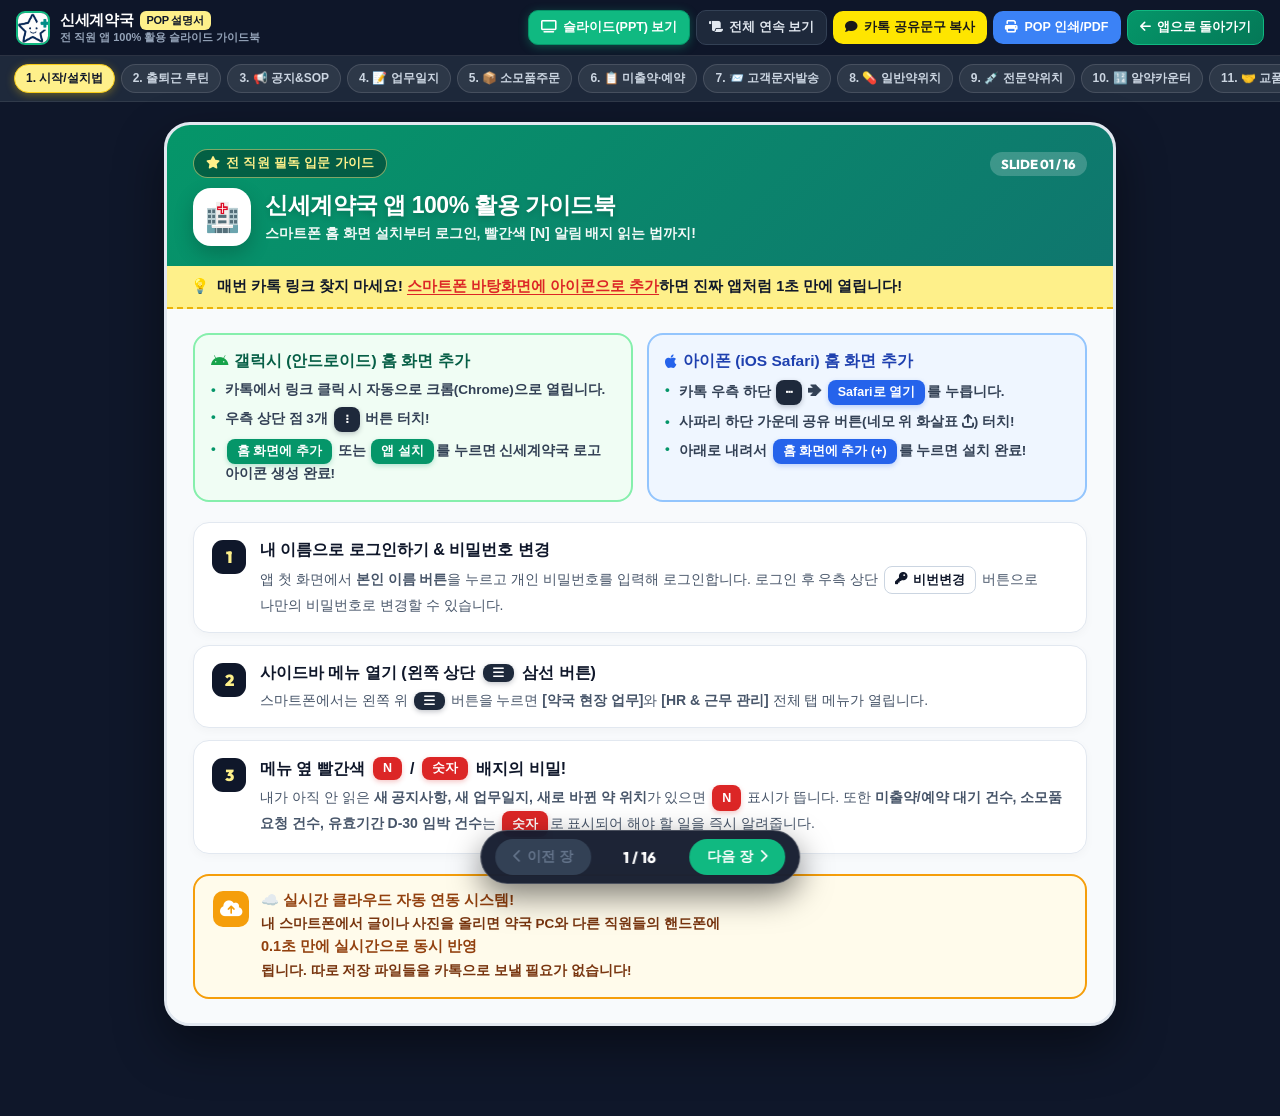
==== commit a440f814: "asdfa" ====
--- a/guide.html
+++ b/guide.html
@@ -784,15 +784,16 @@
     <button class="index-chip" onclick="goToSlide(6)">7. 📨 고객문자발송</button>
     <button class="index-chip" onclick="goToSlide(7)">8. 💊 일반약위치</button>
     <button class="index-chip" onclick="goToSlide(8)">9. 💉 전문약위치</button>
-    <button class="index-chip" onclick="goToSlide(9)">10. 🤝 교품·불용재고</button>
-    <button class="index-chip" onclick="goToSlide(10)">11. ⏳ 유효기간·반품</button>
-    <button class="index-chip" onclick="goToSlide(11)">12. 📅 근무스케줄</button>
-    <button class="index-chip" onclick="goToSlide(12)">13. 🌴 연차신청</button>
-    <button class="index-chip" onclick="goToSlide(13)">14. 🛍️ 직원할인구매</button>
-    <button class="index-chip" onclick="goToSlide(14)">15. 📜 규칙&연락망</button>
+    <button class="index-chip" onclick="goToSlide(9)">10. 🔢 알약카운터</button>
+    <button class="index-chip" onclick="goToSlide(10)">11. 🤝 교품·불용재고</button>
+    <button class="index-chip" onclick="goToSlide(11)">12. ⏳ 유효기간·반품</button>
+    <button class="index-chip" onclick="goToSlide(12)">13. 📅 근무스케줄</button>
+    <button class="index-chip" onclick="goToSlide(13)">14. 🌴 연차신청</button>
+    <button class="index-chip" onclick="goToSlide(14)">15. 🛍️ 직원할인구매</button>
+    <button class="index-chip" onclick="goToSlide(15)">16. 📜 규칙&연락망</button>
   </nav>
 
-  <!-- 3. 메인 슬라이드 컨테이너 (총 15장) -->
+  <!-- 3. 메인 슬라이드 컨테이너 (총 16장) -->
   <main class="stage-wrapper" id="slides-container">
 
     <!-- =====================================================================
@@ -802,7 +803,7 @@
       <div class="pop-header" style="background: linear-gradient(135deg, #059669 0%, #0f766e 100%);">
         <div class="pop-header-top">
           <span class="pop-step-badge"><i class="fas fa-star"></i> 전 직원 필독 입문 가이드</span>
-          <span class="pop-slide-number">SLIDE 01 / 15</span>
+          <span class="pop-slide-number">SLIDE 01 / 16</span>
         </div>
         <div class="pop-title-row">
           <div class="pop-big-icon" style="color:#059669;">🏥</div>
@@ -881,7 +882,7 @@
       <div class="pop-header" style="background: linear-gradient(135deg, #2563eb 0%, #1d4ed8 100%);">
         <div class="pop-header-top">
           <span class="pop-step-badge"><i class="fas fa-clock"></i> 하루 3분 스마트 습관</span>
-          <span class="pop-slide-number">SLIDE 02 / 15</span>
+          <span class="pop-slide-number">SLIDE 02 / 16</span>
         </div>
         <div class="pop-title-row">
           <div class="pop-big-icon" style="color:#2563eb;">⏰</div>
@@ -952,7 +953,7 @@
       <div class="pop-header" style="background: linear-gradient(135deg, #059669 0%, #047857 100%);">
         <div class="pop-header-top">
           <span class="pop-step-badge"><i class="fas fa-cubes"></i> 약국 현장 업무 · 탭 01</span>
-          <span class="pop-slide-number">SLIDE 03 / 15</span>
+          <span class="pop-slide-number">SLIDE 03 / 16</span>
         </div>
         <div class="pop-title-row">
           <div class="pop-big-icon" style="color:#059669;">📢</div>
@@ -1021,7 +1022,7 @@
       <div class="pop-header" style="background: linear-gradient(135deg, #0d9488 0%, #0f766e 100%);">
         <div class="pop-header-top">
           <span class="pop-step-badge"><i class="fas fa-cubes"></i> 약국 현장 업무 · 탭 02</span>
-          <span class="pop-slide-number">SLIDE 04 / 15</span>
+          <span class="pop-slide-number">SLIDE 04 / 16</span>
         </div>
         <div class="pop-title-row">
           <div class="pop-big-icon" style="color:#0d9488;">📝</div>
@@ -1090,7 +1091,7 @@
       <div class="pop-header" style="background: linear-gradient(135deg, #10b981 0%, #059669 100%);">
         <div class="pop-header-top">
           <span class="pop-step-badge"><i class="fas fa-cubes"></i> 약국 현장 업무 · 탭 03</span>
-          <span class="pop-slide-number">SLIDE 05 / 15</span>
+          <span class="pop-slide-number">SLIDE 05 / 16</span>
         </div>
         <div class="pop-title-row">
           <div class="pop-big-icon" style="color:#10b981;">📦</div>
@@ -1159,7 +1160,7 @@
       <div class="pop-header" style="background: linear-gradient(135deg, #0284c7 0%, #0369a1 100%);">
         <div class="pop-header-top">
           <span class="pop-step-badge"><i class="fas fa-cubes"></i> 약국 현장 업무 · 탭 04 (파트 1)</span>
-          <span class="pop-slide-number">SLIDE 06 / 15</span>
+          <span class="pop-slide-number">SLIDE 06 / 16</span>
         </div>
         <div class="pop-title-row">
           <div class="pop-big-icon" style="color:#0284c7;">📋</div>
@@ -1223,7 +1224,7 @@
       <div class="pop-header" style="background: linear-gradient(135deg, #0369a1 0%, #1e40af 100%);">
         <div class="pop-header-top">
           <span class="pop-step-badge"><i class="fas fa-cubes"></i> 약국 현장 업무 · 탭 04 (파트 2)</span>
-          <span class="pop-slide-number">SLIDE 07 / 15</span>
+          <span class="pop-slide-number">SLIDE 07 / 16</span>
         </div>
         <div class="pop-title-row">
           <div class="pop-big-icon" style="color:#1e40af;">📨</div>
@@ -1279,7 +1280,7 @@
       <div class="pop-header" style="background: linear-gradient(135deg, #2563eb 0%, #4f46e5 100%);">
         <div class="pop-header-top">
           <span class="pop-step-badge"><i class="fas fa-cubes"></i> 약국 현장 업무 · 탭 05</span>
-          <span class="pop-slide-number">SLIDE 08 / 15</span>
+          <span class="pop-slide-number">SLIDE 08 / 16</span>
         </div>
         <div class="pop-title-row">
           <div class="pop-big-icon" style="color:#4f46e5;">💊</div>
@@ -1320,8 +1321,11 @@
           <div class="step-card">
             <div class="step-num">2</div>
             <div class="step-content">
-              <h4>진열 위치를 옮겼다면? ➔ 즉시 <span class="ui-btn-mock outline"><i class="fas fa-edit"></i> 수정</span> 또는 <span class="ui-btn-mock">+ 약품 위치 등록</span></h4>
-              <p>신규 일반약이 입고되었거나 매대 정리로 약 위치를 바꿨다면 반드시 앱에서 위치를 수정해 주세요. <strong>새로 등록/수정된 약품은 리스트 맨 위(최상단)에 올라오며</strong> 전 직원에게 <span class="ui-btn-mock red">N</span> 배지로 알려줍니다.</p>
+              <h4>오타가 났거나 진열 위치를 옮겼다면? ➔ <span class="ui-btn-mock outline"><i class="fas fa-edit"></i> 수정/변경</span> 원클릭!</h4>
+              <p>
+                • <strong>✏️ 오타·내용 수정 모드 (기본)</strong> : 약품명·용량·상세위치·메모의 오타나 사진을 고칠 때 선택하세요. 과거 이력을 늘리지 않고 즉시 깔끔하게 수정됩니다!<br>
+                • <strong>🔄 보관 위치 이동 모드</strong> : 실제 매대 진열 구역을 다른 곳으로 옮겼을 때 선택하면 이전 위치가 과거 이력에 자동 보관됩니다.
+              </p>
             </div>
           </div>
         </div>
@@ -1330,7 +1334,7 @@
           <div class="pop-tip-icon"><i class="fas fa-clock-rotate-left"></i></div>
           <div class="pop-tip-text">
             <strong>위치 변경 히스토리 자동 추적!</strong>
-            <p>"원래 어디 있던 약이지?" 궁금할 때 카드 내 <strong>변경 이력</strong>을 보면 언제 누가 어느 구역에서 어디로 옮겼는지 타임라인으로 한눈에 확인할 수 있습니다.</p>
+            <p>"원래 어디 있던 약이지?" 궁금할 때 카드 내 <strong>이력</strong>을 보면 언제 누가 어느 구역에서 어디로 옮겼는지 타임라인으로 한눈에 확인할 수 있습니다.</p>
           </div>
         </div>
       </div>
@@ -1343,7 +1347,7 @@
       <div class="pop-header" style="background: linear-gradient(135deg, #059669 0%, #047857 100%);">
         <div class="pop-header-top">
           <span class="pop-step-badge"><i class="fas fa-cubes"></i> 약국 현장 업무 · 탭 06</span>
-          <span class="pop-slide-number">SLIDE 09 / 15</span>
+          <span class="pop-slide-number">SLIDE 09 / 16</span>
         </div>
         <div class="pop-title-row">
           <div class="pop-big-icon" style="color:#059669;">💉</div>
@@ -1381,8 +1385,8 @@
           <div class="step-card">
             <div class="step-num">2</div>
             <div class="step-content">
-              <h4>신규 전문약 등록 및 <span class="mark-yellow">전산 수정 사유(실사 보정)</span> 기록</h4>
-              <p>새 처방약이 들어오면 선반 위치를 지정하고 카메라로 찍어 등록하세요. 또한 전산 재고와 실물 재고를 맞춘 경우 <strong>전산 수정 내역(예: 유팜 500정 vs 실사 480정 보정 완료)</strong>을 함께 기록해 관리할 수 있습니다.</p>
+              <h4>오타 수정 및 <span class="mark-yellow">전산 수정 사유(실사 보정)</span> 기록 (<span class="ui-btn-mock">✏️ 수정/흔적</span>)</h4>
+              <p>등록 후 약품명이나 위치에 오타가 났을 때는 <strong>[✏️ 오타·내용 수정]</strong>으로 즉시 바로잡을 수 있으며, 선반 이동이나 유팜 전산 재고 보정 내역을 남길 때는 <strong>[🔄 위치·전산 이력 기록]</strong>을 선택해 히스토리를 누적 관리할 수 있습니다.</p>
             </div>
           </div>
         </div>
@@ -1398,13 +1402,82 @@
     </section>
 
     <!-- =====================================================================
-         SLIDE 10 : 탭 07. 인근약국 교품 & 불용재고 대장
+         SLIDE 10 : 탭 06-2. 스마트 알약 카운터 & 조제 검수기
     ====================================================================== -->
     <section class="pop-slide" data-index="9">
+      <div class="pop-header" style="background: linear-gradient(135deg, #7c3aed 0%, #4f46e5 100%);">
+        <div class="pop-header-top">
+          <span class="pop-step-badge"><i class="fas fa-pills"></i> 약국 현장 업무 · 조제 검수</span>
+          <span class="pop-slide-number">SLIDE 10 / 16</span>
+        </div>
+        <div class="pop-title-row">
+          <div class="pop-big-icon" style="color:#7c3aed;">🔢</div>
+          <div class="pop-title-text">
+            <h2>스마트 알약 카운터 & 조제 검수기</h2>
+            <p>1~2초 초고속 AI 알약 카운팅 · 환자명/약품명 검수 증거사진 클라우드 영구 보관!</p>
+          </div>
+        </div>
+      </div>
+
+      <div class="pop-catchphrase">
+        <span>⚡</span>
+        <span>트레이에 쏟고 사진 찍으면 끝! <span class="hl-red">1~2초 만에 번호 마커(1~N)가 팡!</span> 찍히며 목표 수량과 자동 대조됩니다!</span>
+      </div>
+
+      <div class="pop-body">
+        <div class="when-box">
+          <span class="section-tag tag-when"><i class="fas fa-bolt"></i> 이럴 때 사용하세요!</span>
+          <div class="when-grid">
+            <div class="when-item">💊 30정·52정·90정 등 수량이 많은 조제 알약을 손으로 일일이 세기 번거로울 때</div>
+            <div class="when-item">📸 "약이 덜 들어갔다"는 환자 클레임에 대비해 조제 수량 증거 사진을 남길 때</div>
+            <div class="when-item">🎯 처방 목표량 대비 부족·초과 여부를 0.1초 전광판 배너로 즉시 확인하고 싶을 때</div>
+          </div>
+        </div>
+
+        <div class="steps-container">
+          <div class="step-card">
+            <div class="step-num">1</div>
+            <div class="step-content">
+              <h4>📸 사진 촬영 또는 앨범 선택 즉시 <span class="mark-yellow">1~2초 초고속 AI 카운팅</span></h4>
+              <p>스마트폰 카메라로 알약 트레이를 비추고 <strong>[📸 바로 카메라 촬영]</strong>을 누르면 1순위 전용 YOLO AI(1~2초) 및 고속 Gemini AI가 즉시 알약마다 1, 2, 3... 번호 원형 마커를 찍어줍니다. (인터넷 불안정 시 <code>⚡ 간이분석(비상용)</code>으로 0.1초 즉시 카운팅 지원)</p>
+            </div>
+          </div>
+
+          <div class="step-card">
+            <div class="step-num">2</div>
+            <div class="step-content">
+              <h4>🎯 목표 수량 자동 대조 & <span class="mark-yellow">원터치 터치 보정</span> (빈 곳 +1 / 번호 -1)</h4>
+              <p>상단에 <strong>🎯 목표개수</strong>(예: 52)를 적어두면 일치 시 초록색 완료 배너, 부족/초과 시 주황·빨강 배너가 즉시 뜹니다. 빠진 알약은 빈 곳을 터치하면 <strong>+1 추가</strong>, 잘못 찍힌 번호는 터치하면 <strong>-1 삭제</strong>되어 1초 만에 검수 완성이 가능합니다.</p>
+            </div>
+          </div>
+
+          <div class="step-card">
+            <div class="step-num">3</div>
+            <div class="step-content">
+              <h4>💾 사람이름·약이름 적고 <span class="mark-yellow">[💾 근거 기록저장]</span> 누르면 클라우드 영구 보관!</h4>
+              <p><strong>👤 사람이름</strong>(환자명)과 <strong>💊 약이름</strong>을 입력한 후 <strong>[💾 근거 기록저장]</strong>을 누르면, 고유 번호 마커와 하단 조제 검수 스탬프가 찍힌 증거 사진이 Cloudinary에 영구 보관되며 하단 <strong>📂 조제 검수 근거 보관함</strong>에서 언제든 환자명으로 검색 및 확대 열람이 가능합니다.</p>
+            </div>
+          </div>
+        </div>
+
+        <div class="pop-tip-box" style="background:#f5f3ff; border-color:#8b5cf6;">
+          <div class="pop-tip-icon" style="background:#7c3aed;"><i class="fas fa-brain"></i></div>
+          <div class="pop-tip-text">
+            <strong style="color:#5b21b6;">약국 전 기기 AI 키 자동 공유 & 2단계 전용 AI 학습 데이터 자동 축적!</strong>
+            <p style="color:#6d28d9;">우측 상단 <strong>[🔑 AI 키 설정]</strong>에서 등록한 키는 약국 내 모든 스마트폰/태블릿/PC에 자동 공유됩니다. 또한 검수 기록 저장 시 약사님이 검수한 깨끗한 원본 사진과 정답 좌표가 Firebase에 자동 축적되어 차세대 전용 모델 성능이 지속적으로 업그레이드됩니다.</p>
+          </div>
+        </div>
+      </div>
+    </section>
+
+    <!-- =====================================================================
+         SLIDE 11 : 탭 07. 인근약국 교품 & 불용재고 대장
+    ====================================================================== -->
+    <section class="pop-slide" data-index="10">
       <div class="pop-header" style="background: linear-gradient(135deg, #4f46e5 0%, #4338ca 100%);">
         <div class="pop-header-top">
           <span class="pop-step-badge"><i class="fas fa-cubes"></i> 약국 현장 업무 · 탭 07</span>
-          <span class="pop-slide-number">SLIDE 10 / 15</span>
+          <span class="pop-slide-number">SLIDE 11 / 16</span>
         </div>
         <div class="pop-title-row">
           <div class="pop-big-icon" style="color:#4f46e5;">🤝</div>
@@ -1452,13 +1525,13 @@
     </section>
 
     <!-- =====================================================================
-         SLIDE 11 : 탭 08. 유효기간 & 제약사 반품 대장
+         SLIDE 12 : 탭 08. 유효기간 & 제약사 반품 대장
     ====================================================================== -->
     <section class="pop-slide" data-index="10">
       <div class="pop-header" style="background: linear-gradient(135deg, #d97706 0%, #b45309 100%);">
         <div class="pop-header-top">
           <span class="pop-step-badge"><i class="fas fa-cubes"></i> 약국 현장 업무 · 탭 08</span>
-          <span class="pop-slide-number">SLIDE 11 / 15</span>
+          <span class="pop-slide-number">SLIDE 12 / 16</span>
         </div>
         <div class="pop-title-row">
           <div class="pop-big-icon" style="color:#d97706;">⏳</div>
@@ -1513,13 +1586,13 @@
     </section>
 
     <!-- =====================================================================
-         SLIDE 12 : 탭 09. 월간 근무 스케줄
+         SLIDE 13 : 탭 09. 월간 근무 스케줄
     ====================================================================== -->
     <section class="pop-slide" data-index="11">
       <div class="pop-header" style="background: linear-gradient(135deg, #2563eb 0%, #1e40af 100%);">
         <div class="pop-header-top">
           <span class="pop-step-badge"><i class="fas fa-users-cog"></i> HR & 근무 관리 · 탭 09</span>
-          <span class="pop-slide-number">SLIDE 12 / 15</span>
+          <span class="pop-slide-number">SLIDE 13 / 16</span>
         </div>
         <div class="pop-title-row">
           <div class="pop-big-icon" style="color:#2563eb;">📅</div>
@@ -1574,13 +1647,13 @@
     </section>
 
     <!-- =====================================================================
-         SLIDE 13 : 탭 10. 연차대장 & 연차 전용 달력
+         SLIDE 14 : 탭 10. 연차대장 & 연차 전용 달력
     ====================================================================== -->
     <section class="pop-slide" data-index="12">
       <div class="pop-header" style="background: linear-gradient(135deg, #059669 0%, #0d9488 100%);">
         <div class="pop-header-top">
           <span class="pop-step-badge"><i class="fas fa-users-cog"></i> HR & 근무 관리 · 탭 10</span>
-          <span class="pop-slide-number">SLIDE 13 / 15</span>
+          <span class="pop-slide-number">SLIDE 14 / 16</span>
         </div>
         <div class="pop-title-row">
           <div class="pop-big-icon" style="color:#059669;">🌴</div>
@@ -1634,13 +1707,13 @@
     </section>
 
     <!-- =====================================================================
-         SLIDE 14 : 탭 11. 직원할인구매대장
+         SLIDE 15 : 탭 11. 직원할인구매대장
     ====================================================================== -->
     <section class="pop-slide" data-index="13">
       <div class="pop-header" style="background: linear-gradient(135deg, #7c3aed 0%, #6d28d9 100%);">
         <div class="pop-header-top">
           <span class="pop-step-badge"><i class="fas fa-users-cog"></i> HR & 근무 관리 · 탭 11</span>
-          <span class="pop-slide-number">SLIDE 14 / 15</span>
+          <span class="pop-slide-number">SLIDE 15 / 16</span>
         </div>
         <div class="pop-title-row">
           <div class="pop-big-icon" style="color:#7c3aed;">🛍️</div>
@@ -1694,13 +1767,13 @@
     </section>
 
     <!-- =====================================================================
-         SLIDE 15 : 탭 12 & 13. 취업규칙 전문 & 약국 운영 지원 연락망
+         SLIDE 16 : 탭 12 & 13. 취업규칙 전문 & 약국 운영 지원 연락망
     ====================================================================== -->
     <section class="pop-slide" data-index="14">
       <div class="pop-header" style="background: linear-gradient(135deg, #0f172a 0%, #334155 100%);">
         <div class="pop-header-top">
           <span class="pop-step-badge"><i class="fas fa-users-cog"></i> HR & 근무 관리 · 탭 12 & 13</span>
-          <span class="pop-slide-number">SLIDE 15 / 15</span>
+          <span class="pop-slide-number">SLIDE 16 / 16</span>
         </div>
         <div class="pop-title-row">
           <div class="pop-big-icon" style="color:#0f172a;">☎️</div>
@@ -1830,7 +1903,7 @@
         document.body.classList.add('mode-scroll');
         btnSlide.classList.remove('active');
         btnScroll.classList.add('active');
-        showToast('📜 전체 연속 보기 모드입니다. 위아래로 스크롤하여 전체 15장을 한눈에 보실 수 있습니다.');
+        showToast('📜 전체 연속 보기 모드입니다. 위아래로 스크롤하여 전체 16장을 한눈에 보실 수 있습니다.');
       } else {
         document.body.classList.remove('mode-scroll');
         document.body.classList.add('mode-slide');
@@ -1938,13 +2011,14 @@
         'patient-orders': 5,
         'medicine-location': 7,
         'rx-medicine-location': 8,
-        'pharmacy-exchange': 9,
-        'expiry-returns': 10,
-        'schedule': 11,
-        'annual-leave': 12,
-        'discount-purchase': 13,
-        'rules': 14,
-        'emergency-contacts': 14
+        'pill-counter': 9,
+        'pharmacy-exchange': 10,
+        'expiry-returns': 11,
+        'schedule': 12,
+        'annual-leave': 13,
+        'discount-purchase': 14,
+        'rules': 15,
+        'emergency-contacts': 15
       };
       if (tab && tabToSlideMap[tab] !== undefined) {
         currentSlide = tabToSlideMap[tab];
